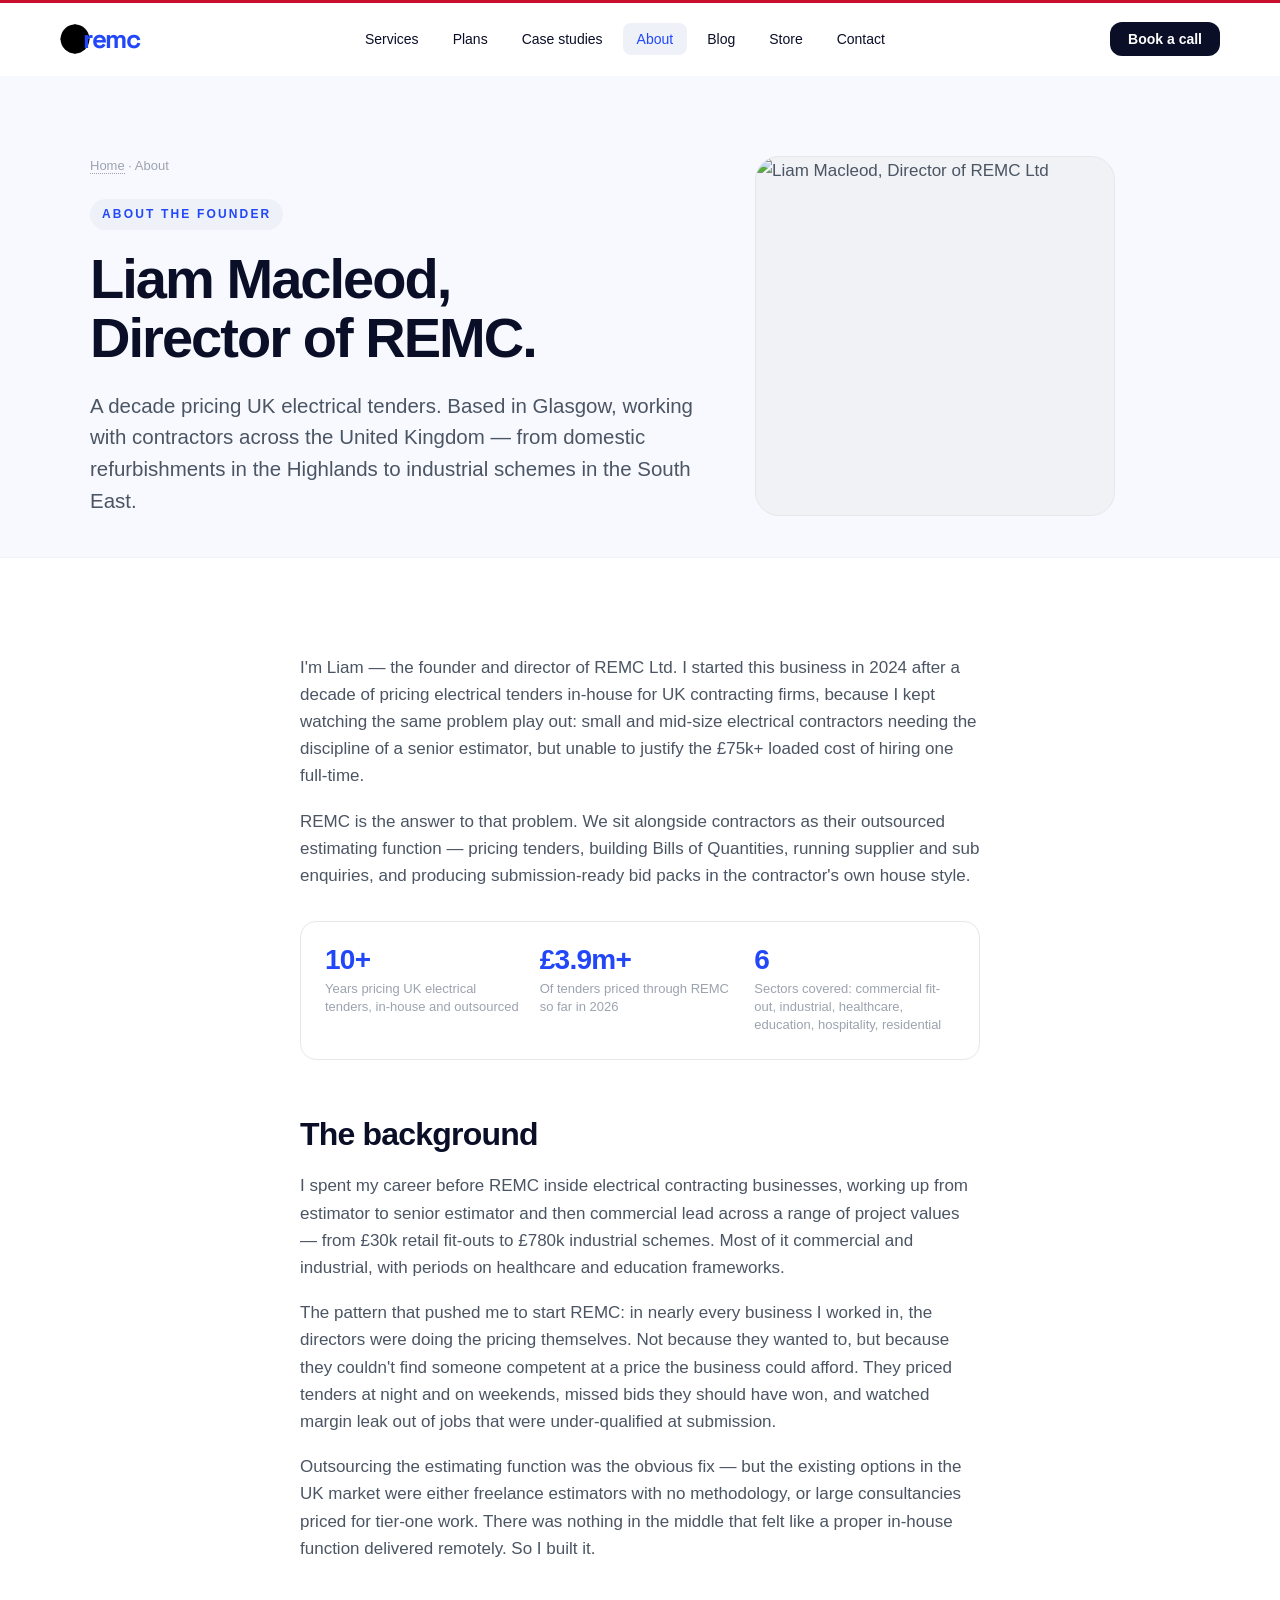
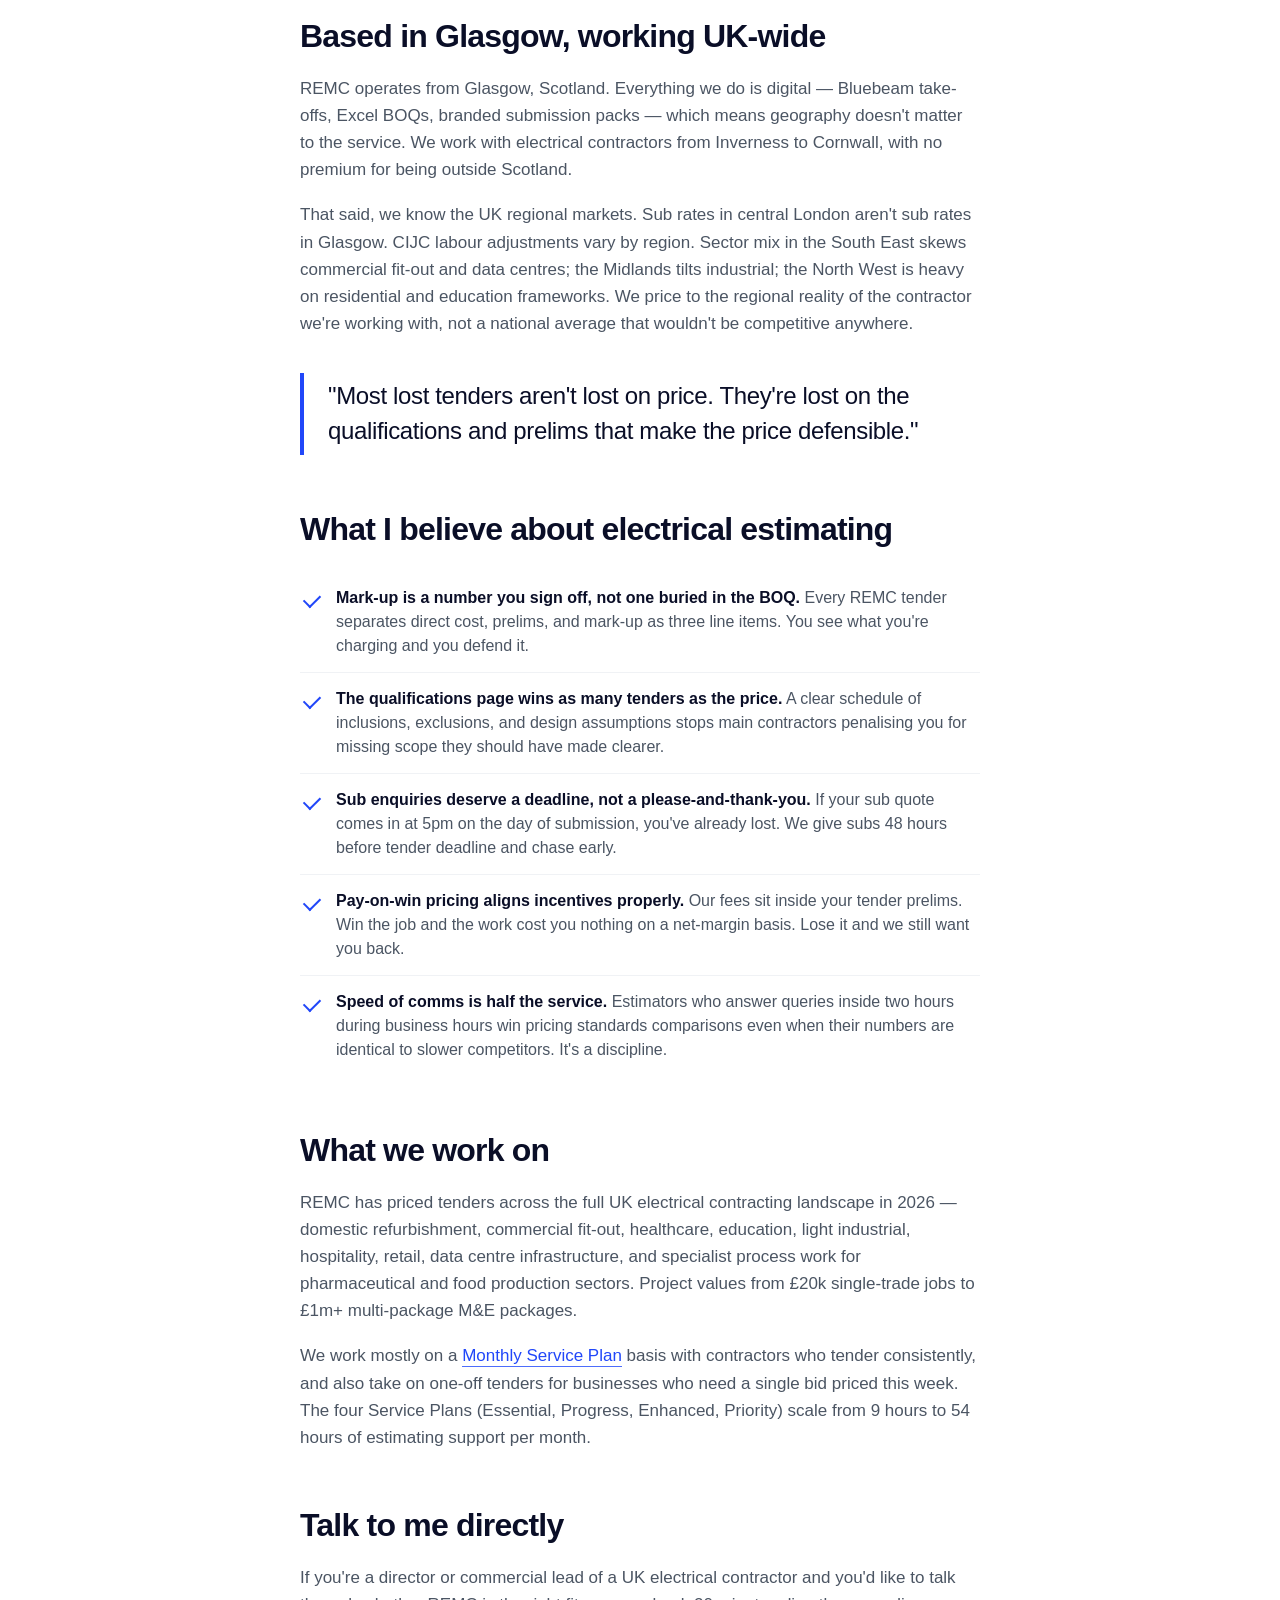
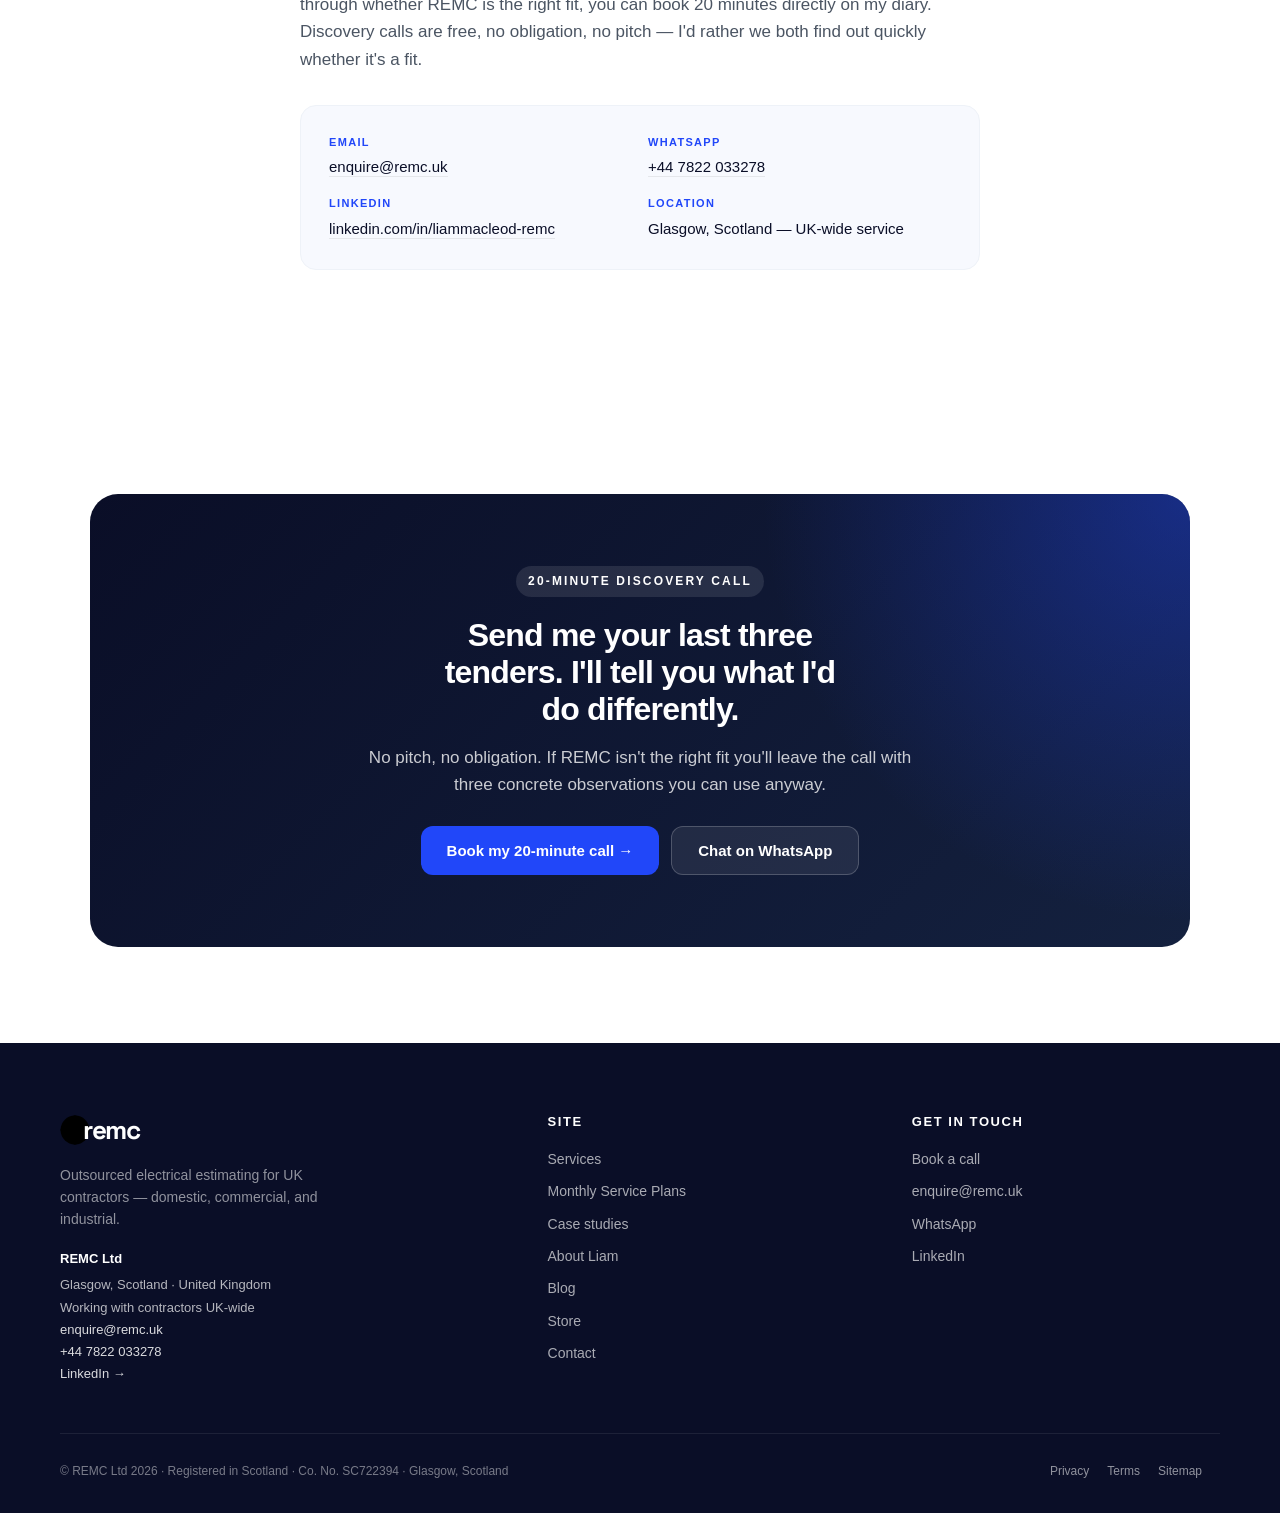
==== about.html @ 23ab9dd5 "Fix nav invisible on inner pages; standardise container/section grid All 11 inner pages re-declared " ====
<!DOCTYPE html>
<html lang="en">
<head>
  <meta charset="UTF-8">
  <meta name="viewport" content="width=device-width, initial-scale=1.0">
  <title>About Liam Macleod | Director, REMC — Glasgow-based electrical estimator</title>
  <meta name="description" content="Liam Macleod, Director of REMC Ltd. A decade of electrical estimating across UK commercial, industrial, healthcare and education sectors. Based in Glasgow, working with contractors across the UK.">
  <link rel="canonical" href="https://remc.uk/about/">

  <meta property="og:type" content="profile">
  <meta property="og:title" content="About Liam Macleod | Director, REMC Ltd">
  <meta property="og:description" content="Glasgow-based electrical estimator working with UK contractors. A decade of preconstruction experience across commercial, industrial, healthcare and education sectors.">
  <meta property="og:url" content="https://remc.uk/about/">

  <link rel="preconnect" href="https://fonts.googleapis.com">
  <link rel="preconnect" href="https://fonts.gstatic.com" crossorigin>
  <link href="https://fonts.googleapis.com/css2?family=Space+Grotesk:wght@400;500;600;700&display=swap" rel="stylesheet">

  <link href="https://assets.calendly.com/assets/external/widget.css" rel="stylesheet">
  <script src="https://assets.calendly.com/assets/external/widget.js" async></script>

  <script type="application/ld+json">
  {
    "@context": "https://schema.org",
    "@type": "Person",
    "name": "Liam Macleod",
    "jobTitle": "Director",
    "worksFor": {
      "@type": "Organization",
      "name": "REMC Ltd",
      "url": "https://remc.uk"
    },
    "url": "https://remc.uk/about/",
    "sameAs": ["https://www.linkedin.com/in/liammacleod-remc/"],
    "address": {
      "@type": "PostalAddress",
      "addressLocality": "Glasgow",
      "addressRegion": "Scotland",
      "addressCountry": "GB"
    },
    "knowsAbout": [
      "Electrical estimating",
      "Bill of Quantities (BOQ)",
      "Preconstruction services",
      "Bluebeam take-off",
      "M&E tendering",
      "Commercial fit-out",
      "Industrial electrical installation"
    ]
  }
  </script>

  <link rel="stylesheet" href="styles.css">
  <style>
    body {
          font-family: -apple-system, BlinkMacSystemFont, 'SF Pro Text', 'SF Pro Display', 'Helvetica Neue', Helvetica, Arial, sans-serif;
          color: var(--body); background: var(--bg); line-height: 1.6; font-size: 17px;
          -webkit-font-smoothing: antialiased; -moz-osx-font-smoothing: grayscale;
        }
    h1, h2, h3, h4 {
          font-family: -apple-system, BlinkMacSystemFont, 'SF Pro Display', sans-serif;
          color: var(--ink); font-weight: 700; line-height: 1.15; letter-spacing: -0.025em;
        }
    h1 { font-size: clamp(38px, 5vw, 56px); font-weight: 800; letter-spacing: -0.035em; line-height: 1.05; }
    h2 { font-size: clamp(24px, 3vw, 32px); letter-spacing: -0.025em; margin: 56px 0 20px; }
    h3 { font-size: clamp(18px, 2vw, 22px); letter-spacing: -0.02em; margin: 36px 0 12px; }
    p { margin: 0 0 18px; }
    p:last-child { margin-bottom: 0; }
    .article-body a { color: var(--brand); border-bottom: 1px solid var(--brand-light); padding-bottom: 1px; }
    .article-body a:hover { color: var(--brand-dark); }
    
    .container-narrow { max-width: 760px; margin: 0 auto; padding: 0 24px; }
    @media (min-width: 768px) { .container-narrow { padding: 0 40px; } }
    
    
    .lead { font-size: clamp(18px, 1.6vw, 22px); color: var(--body); line-height: 1.55; max-width: 60ch; }
    
    
    
    
    .nav-links a.active { background: var(--brand-tint); color: var(--brand); }
    .page-hero {
          padding: 80px 0 40px;
          background: var(--brand-soft);
          border-bottom: 1px solid var(--divider-soft);
        }
    .page-hero-grid {
          display: grid; grid-template-columns: 1fr; gap: 36px;
          align-items: center; max-width: 1100px; margin: 0 auto;
        }
    @media (min-width: 768px) {
          .page-hero-grid { grid-template-columns: 1.4fr 1fr; gap: 56px; }
        }
    .page-hero h1 { margin: 0 0 22px; max-width: 18ch; }
    .page-hero .lead { margin: 0; }
    .page-hero .breadcrumb { font-size: 13px; color: var(--muted); margin-bottom: 22px; }
    .page-hero .breadcrumb a { color: var(--muted); border-bottom: 1px dotted var(--muted); }
    .founder-portrait {
          width: 100%; max-width: 360px; aspect-ratio: 1/1;
          border-radius: 24px; object-fit: cover;
          background: var(--divider-soft); border: 1px solid var(--divider);
          margin: 0 auto;
        }
    @media (min-width: 768px) { .founder-portrait { margin: 0; } }
    .credentials {
          display: grid; grid-template-columns: 1fr; gap: 14px;
          margin: 32px 0;
          padding: 24px;
          background: white; border: 1px solid var(--divider);
          border-radius: 16px;
        }
    @media (min-width: 640px) { .credentials { grid-template-columns: repeat(3, 1fr); } }
    .credential .num { font-size: 28px; font-weight: 800; color: var(--brand); letter-spacing: -0.025em; line-height: 1; }
    .credential .label { font-size: 13px; color: var(--muted); margin-top: 6px; line-height: 1.4; }
    .pull-quote {
          border-left: 4px solid var(--brand);
          padding: 6px 24px;
          margin: 36px 0;
          font-size: clamp(20px, 2.3vw, 24px);
          line-height: 1.45; color: var(--ink);
          font-weight: 500; letter-spacing: -0.015em;
        }
    .belief-list {
          list-style: none; padding: 0; margin: 24px 0;
        }
    .belief-list li {
          position: relative;
          padding: 14px 0 14px 36px;
          border-bottom: 1px solid var(--divider-soft);
          font-size: 16px; line-height: 1.5;
        }
    .belief-list li:last-child { border-bottom: 0; }
    .belief-list li::before {
          content: ''; position: absolute; left: 4px; top: 22px;
          width: 14px; height: 8px;
          border-left: 2px solid var(--brand);
          border-bottom: 2px solid var(--brand);
          transform: rotate(-45deg);
        }
    .belief-list li strong { color: var(--ink); }
    .contact-block {
          display: grid; grid-template-columns: 1fr; gap: 16px;
          margin: 32px 0;
          padding: 28px;
          background: var(--brand-soft); border: 1px solid var(--brand-tint);
          border-radius: 16px;
        }
    @media (min-width: 640px) { .contact-block { grid-template-columns: repeat(2, 1fr); } }
    .contact-block .item .label { font-size: 11px; font-weight: 700; text-transform: uppercase; letter-spacing: 0.12em; color: var(--brand); margin-bottom: 4px; }
    .contact-block .item .value { font-size: 15px; color: var(--ink); }
    .contact-block .item .value a { color: var(--ink); border-bottom: 1px solid var(--divider); }
    .contact-block .item .value a:hover { color: var(--brand); border-color: var(--brand); }
    .cta-banner {
          max-width: 1100px; margin: 0 auto;
          padding: 72px 40px;
          background: linear-gradient(135deg, var(--ink) 0%, #14213f 100%);
          color: white; border-radius: 28px; text-align: center;
          position: relative; overflow: hidden;
        }
    .cta-banner h2 { color: white; margin: 0 0 16px; max-width: 22ch; margin-left: auto; margin-right: auto; }
    .cta-banner p { color: rgba(255,255,255,0.78); font-size: 17px; max-width: 60ch; margin: 0 auto 28px; }
    .footer-brand .nap { margin-top: 18px; font-size: 13px; line-height: 1.7; color: rgba(255,255,255,0.7); }
    .footer-brand .nap strong { color: white; display: block; margin-bottom: 4px; }
    .footer-brand .nap a { color: rgba(255,255,255,0.85); display: block; font-size: 13px; }
  </style>
</head>
<body>

  <svg style="display:none">
    <symbol id="globe" viewBox="0 0 100 100">
      <circle cx="50" cy="50" r="48"/><ellipse cx="50" cy="50" rx="48" ry="22"/>
      <ellipse cx="50" cy="50" rx="48" ry="10"/><line x1="50" y1="2" x2="50" y2="98"/>
      <ellipse cx="50" cy="50" rx="24" ry="48"/><ellipse cx="50" cy="50" rx="10" ry="48"/>
    </symbol>
  </svg>

  <header id="header">
    <div class="container">
      <nav class="nav">
        <a href="index.html" class="logo">
          <span class="logo-globe"><svg><use href="#globe"/></svg></span>
          <span class="logo-wordmark">remc</span>
        </a>
        <ul class="nav-links">
          <li><a href="services.html">Services</a></li>
          <li><a href="plans.html">Plans</a></li>
          <li><a href="case-studies.html">Case studies</a></li>
          <li><a href="about.html" class="active">About</a></li>
          <li><a href="blog.html">Blog</a></li>
          <li><a href="store.html">Store</a></li>
          <li><a href="contact.html">Contact</a></li>
        </ul>
        <a href="contact.html" class="btn btn-primary">Book a call</a>
      </nav>
    </div>
  </header>

  <section class="page-hero">
    <div class="container">
      <div class="page-hero-grid">
        <div>
          <p class="breadcrumb"><a href="index.html">Home</a> · About</p>
          <span class="eyebrow">About the founder</span>
          <h1>Liam Macleod, Director of REMC.</h1>
          <p class="lead">A decade pricing UK electrical tenders. Based in Glasgow, working with contractors across the United Kingdom — from domestic refurbishments in the Highlands to industrial schemes in the South East.</p>
        </div>
        <img class="founder-portrait" alt="Liam Macleod, Director of REMC Ltd"
             src="https://images.unsplash.com/photo-1573496359142-b8d87734a5a2?w=540&h=540&fit=crop&crop=faces&auto=format&q=80"><!-- GO-LIVE TODO: replace Unsplash stock photo with Liam's real headshot. -->
      </div>
    </div>
  </section>

  <section class="article-body">
    <div class="container-narrow">

      <p>I'm Liam — the founder and director of REMC Ltd. I started this business in 2024 after a decade of pricing electrical tenders in-house for UK contracting firms, because I kept watching the same problem play out: small and mid-size electrical contractors needing the discipline of a senior estimator, but unable to justify the £75k+ loaded cost of hiring one full-time.</p>

      <p>REMC is the answer to that problem. We sit alongside contractors as their outsourced estimating function — pricing tenders, building Bills of Quantities, running supplier and sub enquiries, and producing submission-ready bid packs in the contractor's own house style.</p>

      <div class="credentials">
        <div class="credential">
          <div class="num">10+</div>
          <div class="label">Years pricing UK electrical tenders, in-house and outsourced</div>
        </div>
        <div class="credential">
          <div class="num">£3.9m+</div>
          <div class="label">Of tenders priced through REMC so far in 2026</div>
        </div>
        <div class="credential">
          <div class="num">6</div>
          <div class="label">Sectors covered: commercial fit-out, industrial, healthcare, education, hospitality, residential</div>
        </div>
      </div>

      <h2>The background</h2>
      <p>I spent my career before REMC inside electrical contracting businesses, working up from estimator to senior estimator and then commercial lead across a range of project values — from £30k retail fit-outs to £780k industrial schemes. Most of it commercial and industrial, with periods on healthcare and education frameworks.</p>

      <p>The pattern that pushed me to start REMC: in nearly every business I worked in, the directors were doing the pricing themselves. Not because they wanted to, but because they couldn't find someone competent at a price the business could afford. They priced tenders at night and on weekends, missed bids they should have won, and watched margin leak out of jobs that were under-qualified at submission.</p>

      <p>Outsourcing the estimating function was the obvious fix — but the existing options in the UK market were either freelance estimators with no methodology, or large consultancies priced for tier-one work. There was nothing in the middle that felt like a proper in-house function delivered remotely. So I built it.</p>

      <h2>Based in Glasgow, working UK-wide</h2>
      <p>REMC operates from Glasgow, Scotland. Everything we do is digital — Bluebeam take-offs, Excel BOQs, branded submission packs — which means geography doesn't matter to the service. We work with electrical contractors from Inverness to Cornwall, with no premium for being outside Scotland.</p>

      <p>That said, we know the UK regional markets. Sub rates in central London aren't sub rates in Glasgow. CIJC labour adjustments vary by region. Sector mix in the South East skews commercial fit-out and data centres; the Midlands tilts industrial; the North West is heavy on residential and education frameworks. We price to the regional reality of the contractor we're working with, not a national average that wouldn't be competitive anywhere.</p>

      <div class="pull-quote">
        "Most lost tenders aren't lost on price. They're lost on the qualifications and prelims that make the price defensible."
      </div>

      <h2>What I believe about electrical estimating</h2>

      <ul class="belief-list">
        <li><strong>Mark-up is a number you sign off, not one buried in the BOQ.</strong> Every REMC tender separates direct cost, prelims, and mark-up as three line items. You see what you're charging and you defend it.</li>
        <li><strong>The qualifications page wins as many tenders as the price.</strong> A clear schedule of inclusions, exclusions, and design assumptions stops main contractors penalising you for missing scope they should have made clearer.</li>
        <li><strong>Sub enquiries deserve a deadline, not a please-and-thank-you.</strong> If your sub quote comes in at 5pm on the day of submission, you've already lost. We give subs 48 hours before tender deadline and chase early.</li>
        <li><strong>Pay-on-win pricing aligns incentives properly.</strong> Our fees sit inside your tender prelims. Win the job and the work cost you nothing on a net-margin basis. Lose it and we still want you back.</li>
        <li><strong>Speed of comms is half the service.</strong> Estimators who answer queries inside two hours during business hours win pricing standards comparisons even when their numbers are identical to slower competitors. It's a discipline.</li>
      </ul>

      <h2>What we work on</h2>
      <p>REMC has priced tenders across the full UK electrical contracting landscape in 2026 — domestic refurbishment, commercial fit-out, healthcare, education, light industrial, hospitality, retail, data centre infrastructure, and specialist process work for pharmaceutical and food production sectors. Project values from £20k single-trade jobs to £1m+ multi-package M&E packages.</p>

      <p>We work mostly on a <a href="index.html#plans">Monthly Service Plan</a> basis with contractors who tender consistently, and also take on one-off tenders for businesses who need a single bid priced this week. The four Service Plans (Essential, Progress, Enhanced, Priority) scale from 9 hours to 54 hours of estimating support per month.</p>

      <h2>Talk to me directly</h2>
      <p>If you're a director or commercial lead of a UK electrical contractor and you'd like to talk through whether REMC is the right fit, you can book 20 minutes directly on my diary. Discovery calls are free, no obligation, no pitch — I'd rather we both find out quickly whether it's a fit.</p>

      <div class="contact-block">
        <div class="item">
          <div class="label">Email</div>
          <div class="value"><a href="mailto:enquire@remc.uk">enquire@remc.uk</a></div>
        </div>
        <div class="item">
          <div class="label">WhatsApp</div>
          <div class="value"><a href="https://wa.me/447822033278">+44 7822 033278</a></div>
        </div>
        <div class="item">
          <div class="label">LinkedIn</div>
          <div class="value"><a href="https://www.linkedin.com/in/liammacleod-remc/" target="_blank" rel="noopener">linkedin.com/in/liammacleod-remc</a></div>
        </div>
        <div class="item">
          <div class="label">Location</div>
          <div class="value">Glasgow, Scotland — UK-wide service</div>
        </div>
      </div>

    </div>
  </section>

  <section>
    <div class="container">
      <div class="cta-banner">
        <span class="eyebrow" style="background: rgba(255,255,255,0.1); color: white;">20-minute discovery call</span>
        <h2>Send me your last three tenders. I'll tell you what I'd do differently.</h2>
        <p>No pitch, no obligation. If REMC isn't the right fit you'll leave the call with three concrete observations you can use anyway.</p>
        <div class="ctas">
          <a href="#" class="btn btn-brand">Book my 20-minute call →</a>
          <a href="https://wa.me/447822033278" target="_blank" rel="noopener" class="btn btn-ghost">Chat on WhatsApp</a>
        </div>
      </div>
    </div>
  </section>

  <footer>
    <div class="container">
      <div class="footer-grid">
        <div class="footer-brand">
          <a href="index.html" class="logo">
            <span class="logo-globe"><svg><use href="#globe"/></svg></span>
            <span class="logo-wordmark">remc</span>
          </a>
          <p>Outsourced electrical estimating for UK contractors — domestic, commercial, and industrial.</p>
          <div class="nap">
            <strong>REMC Ltd</strong>
            Glasgow, Scotland · United Kingdom<br>
            Working with contractors UK-wide
            <a href="mailto:enquire@remc.uk">enquire@remc.uk</a>
            <a href="https://wa.me/447822033278">+44 7822 033278</a>
            <a href="https://www.linkedin.com/company/remc-uk">LinkedIn →</a>
          </div>
        </div>
        <div>
          <h4>Site</h4>
          <ul>
            <li><a href="services.html">Services</a></li>
            <li><a href="plans.html">Monthly Service Plans</a></li>
            <li><a href="case-studies.html">Case studies</a></li>
            <li><a href="about.html">About Liam</a></li>
            <li><a href="blog.html">Blog</a></li>
            <li><a href="store.html">Store</a></li>
            <li><a href="contact.html">Contact</a></li>
          </ul>
        </div>
        <div>
          <h4>Get in touch</h4>
          <ul>
            <li><a href="contact.html">Book a call</a></li>
            <li><a href="mailto:enquire@remc.uk">enquire@remc.uk</a></li>
            <li><a href="https://wa.me/447822033278">WhatsApp</a></li>
            <li><a href="https://www.linkedin.com/company/remc-uk">LinkedIn</a></li>
          </ul>
        </div>
      </div>
      <div class="footer-base">
        <div>© REMC Ltd 2026 · Registered in Scotland · Co. No. SC722394 · Glasgow, Scotland</div>
        <div class="links"><a href="#">Privacy</a><a href="#">Terms</a><a href="#">Sitemap</a></div>
      </div>
    </div>
  </footer>

  <script>
    const header = document.getElementById('header');
    window.addEventListener('scroll', () => header.classList.toggle('scrolled', window.scrollY > 8));
    document.addEventListener('click', function(e) {
      const a = e.target.closest('a');
      if (!a) return;
      const text = a.textContent.trim();
      if (/^(Book a|Book my|Discuss\b|Hold my)/i.test(text)) {
        if (typeof Calendly !== 'undefined') {
          e.preventDefault();
          Calendly.initPopupWidget({url: 'https://calendly.com/enquire-remc'});
        }
      }
    });
  </script>
</body>
</html>
---- styles.css ----
/* =========================================================
   REMC shared design system. Edit tokens & shared components
   here once; every page links this file. Page-specific rules
   stay in each page's inline <style> and override these.
   ========================================================= */
* { margin: 0; padding: 0; box-sizing: border-box; }
    :root {
      --brand: #2147f9; --brand-dark: #1837D6; --brand-light: #4d6dfb;
      --brand-tint: #EEF2F8; --brand-soft: #F7F9FE;
      --ink: #0a0e27; --line: #111114;
      --body: #4B5563; --muted: #9CA3AF;
      --divider: #E5E7EB; --divider-soft: #F0F2F5;
      --bg: #FFFFFF; --globe: #C7D2E2; --accent-red: #C8102E;
    }
    html { scroll-behavior: smooth; }
    body {
      font-family: -apple-system, BlinkMacSystemFont, 'SF Pro Text', 'SF Pro Display', 'Helvetica Neue', Helvetica, Arial, sans-serif;
      color: var(--body); background: var(--bg); line-height: 1.55; font-size: 17px;
      -webkit-font-smoothing: antialiased; -moz-osx-font-smoothing: grayscale;
    }
    body::before { content: ''; display: block; height: 3px; background: var(--accent-red); }

    h1, h2, h3, h4 {
      font-family: -apple-system, BlinkMacSystemFont, 'SF Pro Display', sans-serif;
      color: var(--ink); font-weight: 700; line-height: 1.05; letter-spacing: -0.035em;
    }
    h1 { font-size: clamp(40px, 7vw, 88px); font-weight: 800; letter-spacing: -0.045em; }
    h2 { font-size: clamp(28px, 4vw, 48px); letter-spacing: -0.04em; }
    h3 { font-size: clamp(20px, 2.4vw, 26px); letter-spacing: -0.025em; }
    p { margin: 0; }
    a { color: var(--ink); text-decoration: none; }

    .container { max-width: 1240px; margin: 0 auto; padding: 0 24px; }
    @media (min-width: 768px) { .container { padding: 0 40px; } }
    section { padding: 64px 0; }
    @media (min-width: 768px) { section { padding: 96px 0; } }

    .eyebrow {
      display: inline-block; font-size: 12px; font-weight: 600;
      text-transform: uppercase; letter-spacing: 0.18em;
      color: var(--brand); padding: 6px 12px;
      background: var(--brand-tint); border-radius: 100px;
      margin-bottom: 20px;
    }
    .lead { font-size: clamp(18px, 1.7vw, 22px); color: var(--body); line-height: 1.55; max-width: 60ch; }

    .btn {
      display: inline-flex; align-items: center; gap: 8px;
      padding: 16px 26px; font-weight: 600; font-size: 15px;
      border-radius: 12px; border: none; cursor: pointer;
      transition: all 0.2s ease; font-family: inherit;
      text-decoration: none; line-height: 1;
    }
    .btn-primary { background: var(--ink); color: white; }
    .btn-primary:hover { background: #050813; transform: translateY(-1px); }
    .btn-brand { background: var(--brand); color: white; }
    .btn-brand:hover { background: var(--brand-dark); transform: translateY(-1px); }
    .btn-ghost { background: white; color: var(--ink); border: 1px solid var(--divider); }
    .btn-ghost:hover { border-color: var(--ink); }
    .btn-whatsapp { background: #25D366; color: white; gap: 10px; }
    .btn-whatsapp:hover { background: #1da851; }

    .logo { display: inline-flex; align-items: center; gap: 2px; }
    .logo-globe { width: 30px; height: 30px; margin-right: -9px; z-index: 1; position: relative; }
    .logo-wordmark {
      font-family: 'Space Grotesk', sans-serif; font-weight: 700;
      font-size: 26px; color: var(--brand);
      letter-spacing: -0.05em; line-height: 1; z-index: 2; position: relative;
    }
    .logo-globe svg { width: 100%; height: 100%; }
    .logo-globe svg circle, .logo-globe svg ellipse, .logo-globe svg line {
      fill: none; stroke: var(--globe); stroke-width: 0.7;
    }
    footer .logo-wordmark { color: white; }
    footer .logo-globe svg circle, footer .logo-globe svg ellipse, footer .logo-globe svg line { stroke: rgba(255,255,255,0.35); }

    header {
      position: sticky; top: 0;
      background: rgba(255,255,255,0.85);
      backdrop-filter: saturate(180%) blur(14px);
      -webkit-backdrop-filter: saturate(180%) blur(14px);
      border-bottom: 1px solid transparent;
      z-index: 100; transition: border-color 0.3s, background 0.3s;
    }
    header.scrolled { border-bottom-color: var(--divider-soft); background: rgba(255,255,255,0.95); }
    .nav { display: flex; align-items: center; justify-content: space-between; height: 72px; }
    .nav-links { display: none; gap: 6px; list-style: none; }
    @media (min-width: 1024px) { .nav-links { display: flex; } }
    .nav-links a {
      font-size: 14px; font-weight: 500; color: var(--ink);
      padding: 8px 14px; border-radius: 8px; transition: background 0.2s;
    }
    .nav-links a:hover { background: var(--brand-tint); color: var(--brand); }
    .nav .btn { padding: 10px 18px; font-size: 14px; }

    /* HERO */
    .hero {
      position: relative; overflow: hidden;
      padding: 96px 0 80px;
      text-align: center;
      min-height: 760px;
    }
    @media (min-width: 768px) { .hero { padding: 140px 0 120px; min-height: 800px; } }

    /* =========== HERO INTRO ANIMATION (switchroom video → text) =========== */
    .hero-intro {
      position: absolute; inset: 0;
      z-index: 0; pointer-events: none;
      overflow: hidden;
      /* Brand-gradient fallback shown if hero-switchroom.mp4 fails to load,
         so the hero never falls back to plain white. The video sits on top. */
      background: radial-gradient(120% 120% at 50% 0%, var(--brand-tint) 0%, var(--bg) 60%);
      animation: hero-video-fade 2.4s ease-out 6.8s forwards;
    }
    .hero-video {
      position: absolute; inset: 0;
      width: 100%; height: 100%;
      object-fit: cover; object-position: center;
      display: block;
      filter: brightness(1.08) contrast(1.2) saturate(1.05);
    }
    @keyframes hero-video-fade {
      from { opacity: 1; }
      to   { opacity: 0; visibility: hidden; }
    }

    /* Hero content — fades in as the video fades out */
    .hero-inner {
      position: relative; z-index: 1;
      max-width: 920px; margin: 0 auto;
    }
    .hero-inner > * {
      opacity: 0;
      animation: hero-reveal 1s ease-out forwards;
    }
    .hero-inner > *:nth-child(1) { animation-delay: 7.8s; }
    .hero-inner > *:nth-child(2) { animation-delay: 8.1s; }
    .hero-inner > *:nth-child(3) { animation-delay: 8.4s; }
    .hero-inner > *:nth-child(4) { animation-delay: 8.7s; }
    .hero-inner > *:nth-child(5) { animation-delay: 9.0s; }
    @keyframes hero-reveal {
      from { opacity: 0; transform: translateY(8px); }
      to   { opacity: 1; transform: translateY(0); }
    }

    .hero-badge {
      display: inline-flex; align-items: center; gap: 8px;
      padding: 6px 14px 6px 6px;
      background: white; border: 1px solid var(--divider);
      border-radius: 100px; font-size: 13px; color: var(--ink);
      margin-bottom: 28px;
    }
    .hero-badge .pill {
      background: var(--brand); color: white;
      font-size: 11px; font-weight: 700; letter-spacing: 0.06em;
      text-transform: uppercase; padding: 4px 10px; border-radius: 100px;
    }
    .hero h1 {
      margin: 0 0 24px;
      max-width: 14ch; margin-left: auto; margin-right: auto;
    }
    .cycle-wrap {
      display: inline-block; position: relative;
      height: 1.05em; vertical-align: top;
      overflow: hidden; color: var(--brand);
      line-height: 1.05; min-width: 6.5ch;
    }
    .cycle-list {
      display: block;
      animation: rotate-words 14s infinite;
      animation-delay: 8.1s;
      will-change: transform;
    }
    .cycle-list > span { display: block; height: 1.05em; line-height: 1.05; white-space: nowrap; }
    @keyframes rotate-words {
      0%, 20%  { transform: translateY(0); }
      25%, 45% { transform: translateY(-1.05em); }
      50%, 70% { transform: translateY(-2.10em); }
      75%, 95% { transform: translateY(-3.15em); }
      100%     { transform: translateY(-4.20em); }
    }
    .hero-subhead {
      font-size: clamp(18px, 1.6vw, 22px);
      color: var(--body); line-height: 1.55;
      max-width: 60ch; margin: 0 auto 32px;
    }
    .hero-subhead strong { color: var(--ink); font-weight: 600; }
    .hero-ctas { display: flex; gap: 12px; justify-content: center; flex-wrap: wrap; margin-bottom: 28px; }
    .hero-usp {
      display: inline-flex; align-items: center; gap: 10px;
      padding: 10px 18px; background: white;
      border: 1px solid var(--divider); border-radius: 100px;
      font-size: 13px; color: var(--body);
    }
    .hero-usp .dot {
      width: 8px; height: 8px; background: var(--accent-red);
      border-radius: 50%; flex-shrink: 0;
    }
    .hero-usp strong { color: var(--ink); font-weight: 600; }

    @media (prefers-reduced-motion: reduce) {
      .hero-intro { animation: none; opacity: 0; visibility: hidden; }
      .hero-video { display: none; }
      .hero-inner > * { animation: none; opacity: 1; transform: none; }
      .cycle-list { animation-delay: 0s; }
    }

    /* PLANS */
    .plans-grid { display: grid; grid-template-columns: 1fr; gap: 16px; }
    @media (min-width: 768px) { .plans-grid { grid-template-columns: repeat(4, 1fr); } }
    .plan-card {
      background: white; border: 1px solid var(--divider);
      border-radius: 20px; padding: 32px 28px;
      display: flex; flex-direction: column;
      transition: all 0.25s; position: relative;
    }
    .plan-card:hover { border-color: var(--brand); transform: translateY(-3px); }
    .plan-card.featured { background: var(--ink); color: white; border-color: var(--ink); }
    .plan-card.featured::before {
      content: 'Most popular';
      position: absolute; top: -12px; left: 50%;
      transform: translateX(-50%);
      background: var(--brand); color: white;
      font-size: 11px; font-weight: 700; letter-spacing: 0.1em;
      text-transform: uppercase; padding: 5px 14px; border-radius: 100px;
    }
    .plan-card.featured .plan-name { color: var(--brand-light); }
    .plan-card.featured h3 { color: white; }
    .plan-card.featured .plan-tag { color: rgba(255,255,255,0.7); border-color: rgba(255,255,255,0.15); }
    .plan-card.featured .plan-feat { color: rgba(255,255,255,0.85); }
    .plan-card.featured .plan-feat::before { border-color: var(--brand-light); }
    .plan-name {
      font-size: 12px; font-weight: 700; letter-spacing: 0.12em;
      text-transform: uppercase; color: var(--brand);
      margin-bottom: 10px;
    }
    .plan-card h3 { font-size: 24px; margin-bottom: 8px; }
    .plan-tag {
      display: inline-block; font-size: 13px; color: var(--muted);
      padding: 6px 12px; border: 1px solid var(--divider);
      border-radius: 100px; margin-bottom: 24px;
    }
    .plan-feats { list-style: none; padding: 0; margin: 0 0 28px; flex: 1; }
    .plan-feat {
      font-size: 14px; padding: 8px 0 8px 24px;
      position: relative; color: var(--body); line-height: 1.5;
    }
    .plan-feat::before {
      content: ''; position: absolute; left: 0; top: 14px;
      width: 12px; height: 6px;
      border-left: 2px solid var(--brand);
      border-bottom: 2px solid var(--brand);
      transform: rotate(-45deg);
    }
    .plan-cta { display: block; text-align: center; width: 100%; padding: 14px; font-size: 14px; }
    .section-header { max-width: 800px; margin: 0 auto 64px; text-align: center; }
    .section-header h2 { margin-bottom: 14px; max-width: 18ch; margin-left: auto; margin-right: auto; }

    /* SERVICES */
    .services-grid { display: grid; grid-template-columns: 1fr; gap: 18px; }
    @media (min-width: 640px) { .services-grid { grid-template-columns: repeat(2, 1fr); } }
    @media (min-width: 980px) { .services-grid { grid-template-columns: repeat(3, 1fr); } }
    .service-card { background: white; border: 1px solid var(--divider); border-radius: 20px; padding: 32px 28px; transition: all 0.25s; }
    .service-card:hover { border-color: var(--brand); transform: translateY(-3px); }
    .service-card .icon { width: 44px; height: 44px; background: var(--brand-tint); border-radius: 12px; display: flex; align-items: center; justify-content: center; color: var(--brand); margin-bottom: 18px; }
    .service-card .icon svg { width: 22px; height: 22px; }
    .service-card h3 { font-size: 20px; margin-bottom: 10px; }
    .service-card p { font-size: 15px; color: var(--body); line-height: 1.55; }

    /* CASES */
    .cases-grid { display: grid; grid-template-columns: 1fr; gap: 20px; }
    @media (min-width: 768px) { .cases-grid { grid-template-columns: 1fr 1fr; } }
    .case-card { background: white; border: 1px solid var(--divider); border-radius: 24px; padding: 36px 32px; display: flex; flex-direction: column; }
    .case-card .case-brand { font-size: 14px; font-weight: 700; color: var(--ink); letter-spacing: -0.01em; margin-bottom: 4px; }
    .case-card .case-meta { font-size: 12px; color: var(--muted); letter-spacing: 0.06em; text-transform: uppercase; margin-bottom: 16px; }
    .case-card .case-pill { display: inline-block; background: var(--brand-tint); color: var(--brand); font-size: 11px; font-weight: 700; padding: 4px 10px; border-radius: 100px; letter-spacing: 0.08em; text-transform: uppercase; margin-bottom: 18px; align-self: flex-start; }
    .case-card blockquote { font-size: 19px; line-height: 1.45; color: var(--ink); font-weight: 500; letter-spacing: -0.015em; margin: 0 0 22px; }
    .case-card .case-attrib { display: flex; align-items: center; gap: 12px; padding-top: 22px; border-top: 1px solid var(--divider-soft); margin-top: auto; }
    .case-card .case-avatar { width: 40px; height: 40px; border-radius: 50%; background: var(--brand-tint); color: var(--brand); display: flex; align-items: center; justify-content: center; font-weight: 700; font-size: 14px; flex-shrink: 0; }
    .case-card .case-name { font-size: 14px; font-weight: 600; color: var(--ink); }
    .case-card .case-role { font-size: 12px; color: var(--muted); }

    .cta-banner {
      max-width: 1200px; margin: 0 auto;
      padding: 80px 40px;
      background: linear-gradient(135deg, var(--ink) 0%, #14213f 100%);
      color: white; border-radius: 28px; text-align: center;
      position: relative; overflow: hidden;
    }
    .cta-banner::before {
      content: ''; position: absolute; top: 0; right: 0;
      width: 50%; height: 100%;
      background: radial-gradient(circle at 100% 0%, rgba(33, 71, 249, 0.4), transparent 60%);
    }
    .cta-banner > * { position: relative; }
    .cta-banner h2 { color: white; margin-bottom: 16px; max-width: 16ch; margin-left: auto; margin-right: auto; }
    .cta-banner p { color: rgba(255,255,255,0.78); font-size: 17px; max-width: 60ch; margin: 0 auto 32px; }
    .cta-banner .ctas { display: flex; gap: 12px; justify-content: center; flex-wrap: wrap; }
    .cta-banner .btn-brand { background: var(--brand); }
    .cta-banner .btn-ghost { background: rgba(255,255,255,0.08); color: white; border-color: rgba(255,255,255,0.2); }

    footer { background: var(--ink); color: rgba(255,255,255,0.7); padding: 72px 0 32px; font-size: 14px; }
    .footer-grid { display: grid; grid-template-columns: 1fr; gap: 40px; margin-bottom: 48px; }
    @media (min-width: 768px) { .footer-grid { grid-template-columns: 1.4fr 1fr 1fr; gap: 56px; } }
    footer h4 { color: white; font-size: 13px; text-transform: uppercase; letter-spacing: 0.12em; margin-bottom: 18px; font-weight: 700; }
    footer ul { list-style: none; }
    footer li { margin-bottom: 10px; }
    footer a { color: rgba(255,255,255,0.65); transition: color 0.2s; font-size: 14px; }
    footer a:hover { color: var(--brand-light); }
    .footer-brand p { font-size: 14px; max-width: 36ch; line-height: 1.55; color: rgba(255,255,255,0.55); margin-top: 14px; }
    .footer-brand .contact { margin-top: 18px; font-size: 13px; line-height: 1.8; }
    .footer-brand .contact a { color: rgba(255,255,255,0.85); display: block; }
    .footer-base { border-top: 1px solid rgba(255,255,255,0.08); padding-top: 28px; display: flex; flex-direction: column; gap: 12px; font-size: 12px; color: rgba(255,255,255,0.45); }
    @media (min-width: 768px) { .footer-base { flex-direction: row; justify-content: space-between; align-items: center; } }
    .footer-base .links a { font-size: 12px; margin-right: 18px; color: rgba(255,255,255,0.55); }
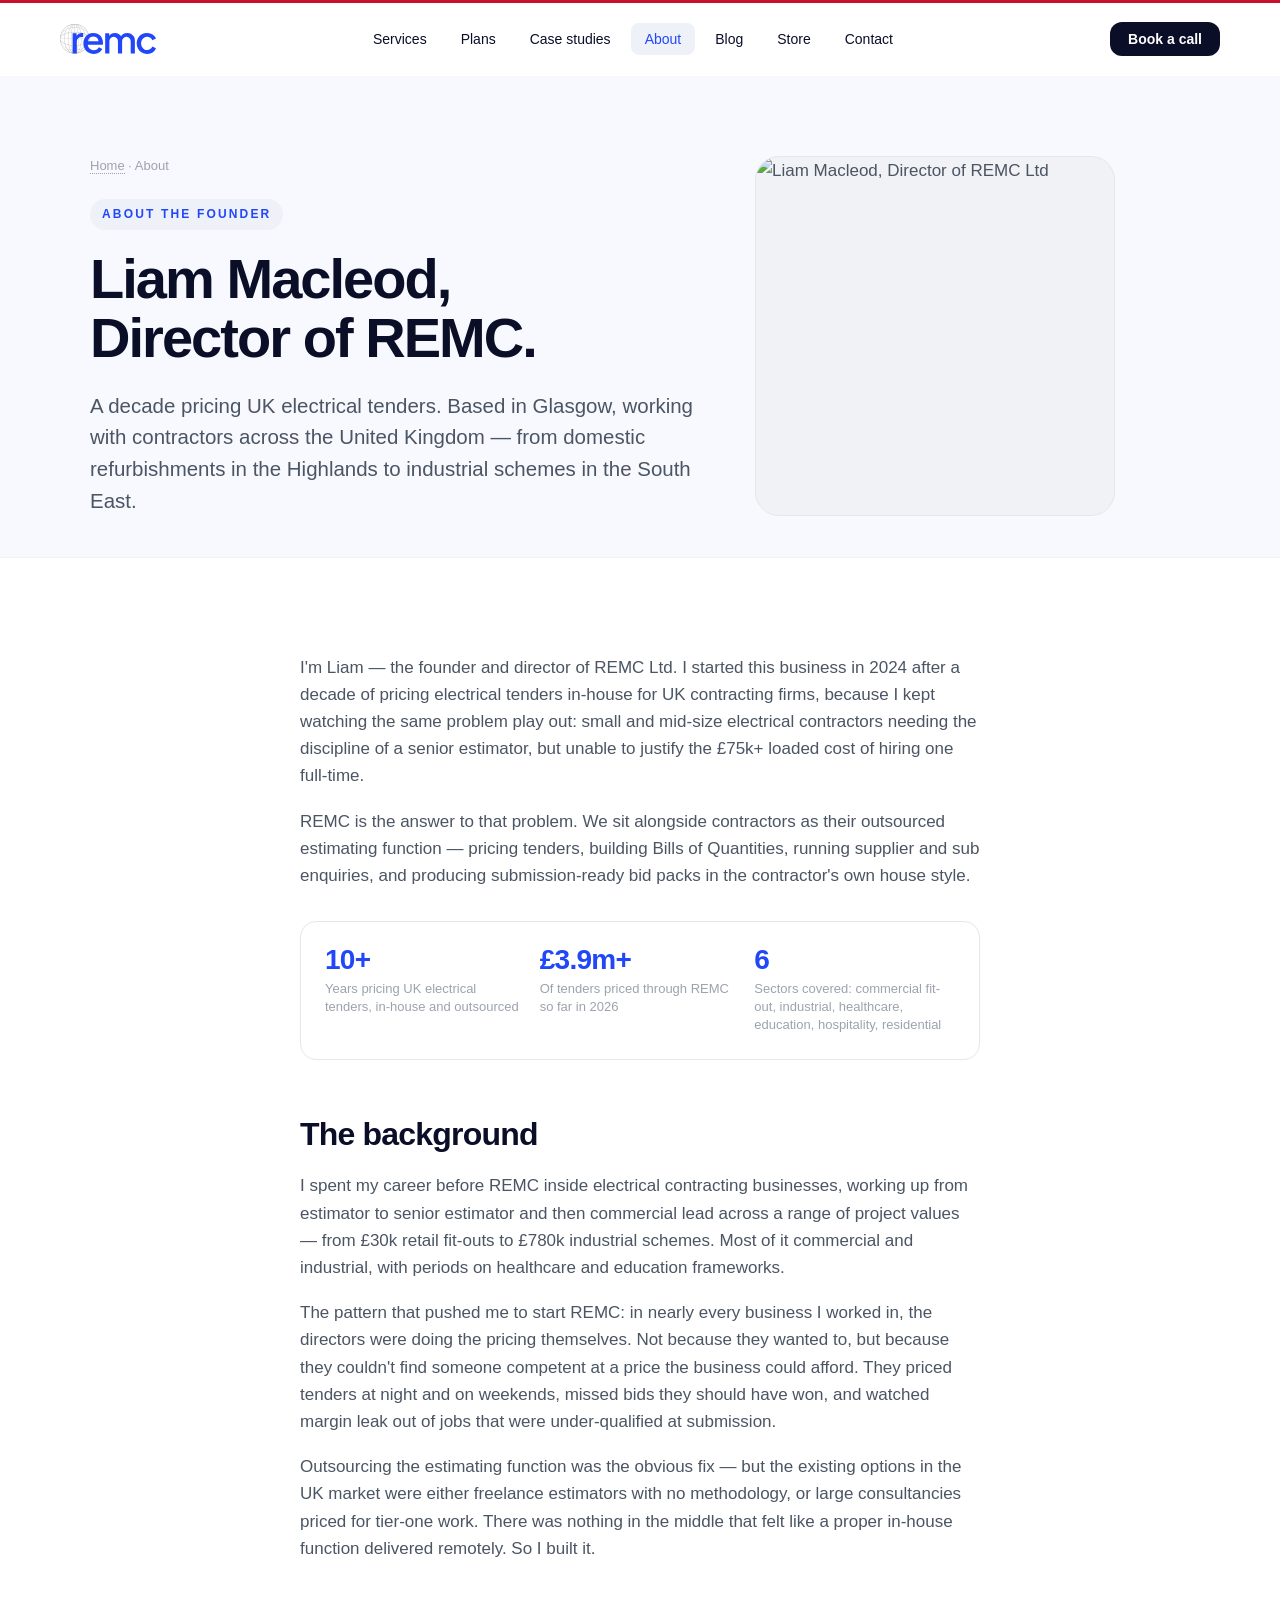
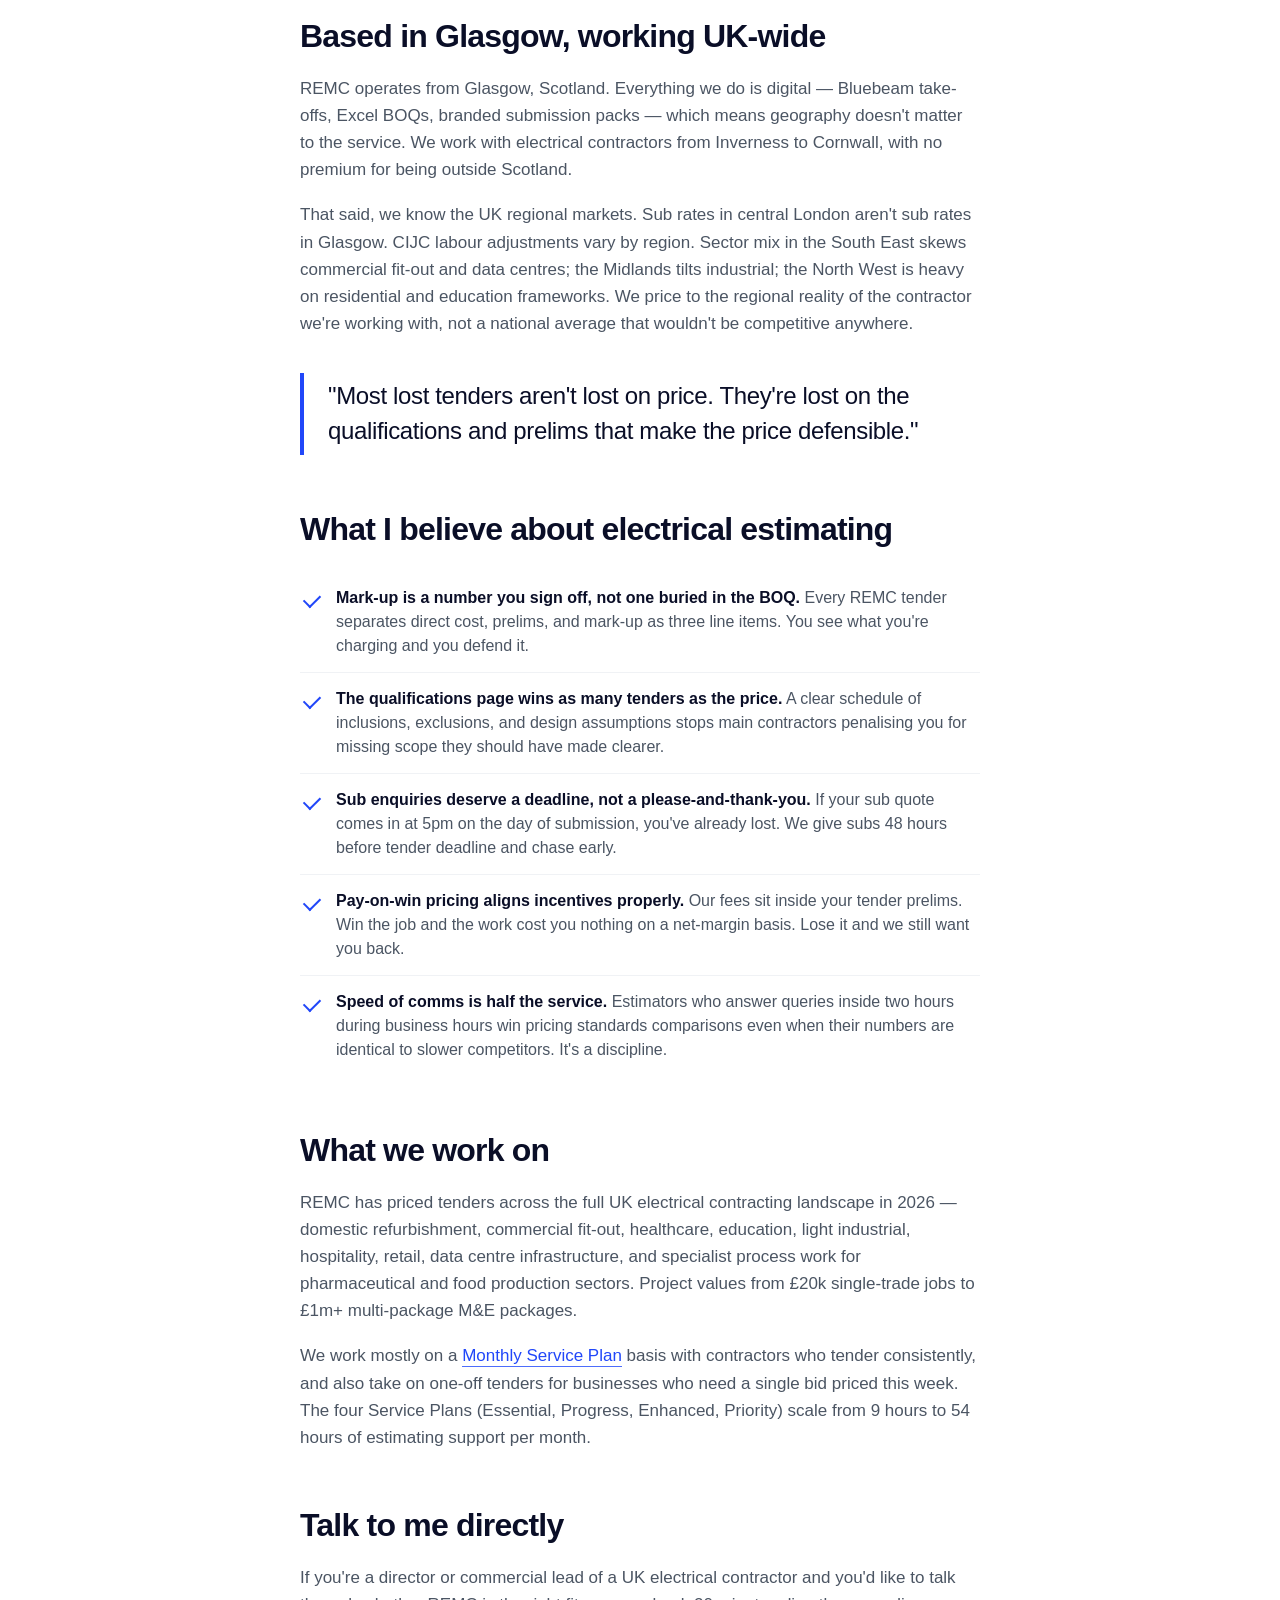
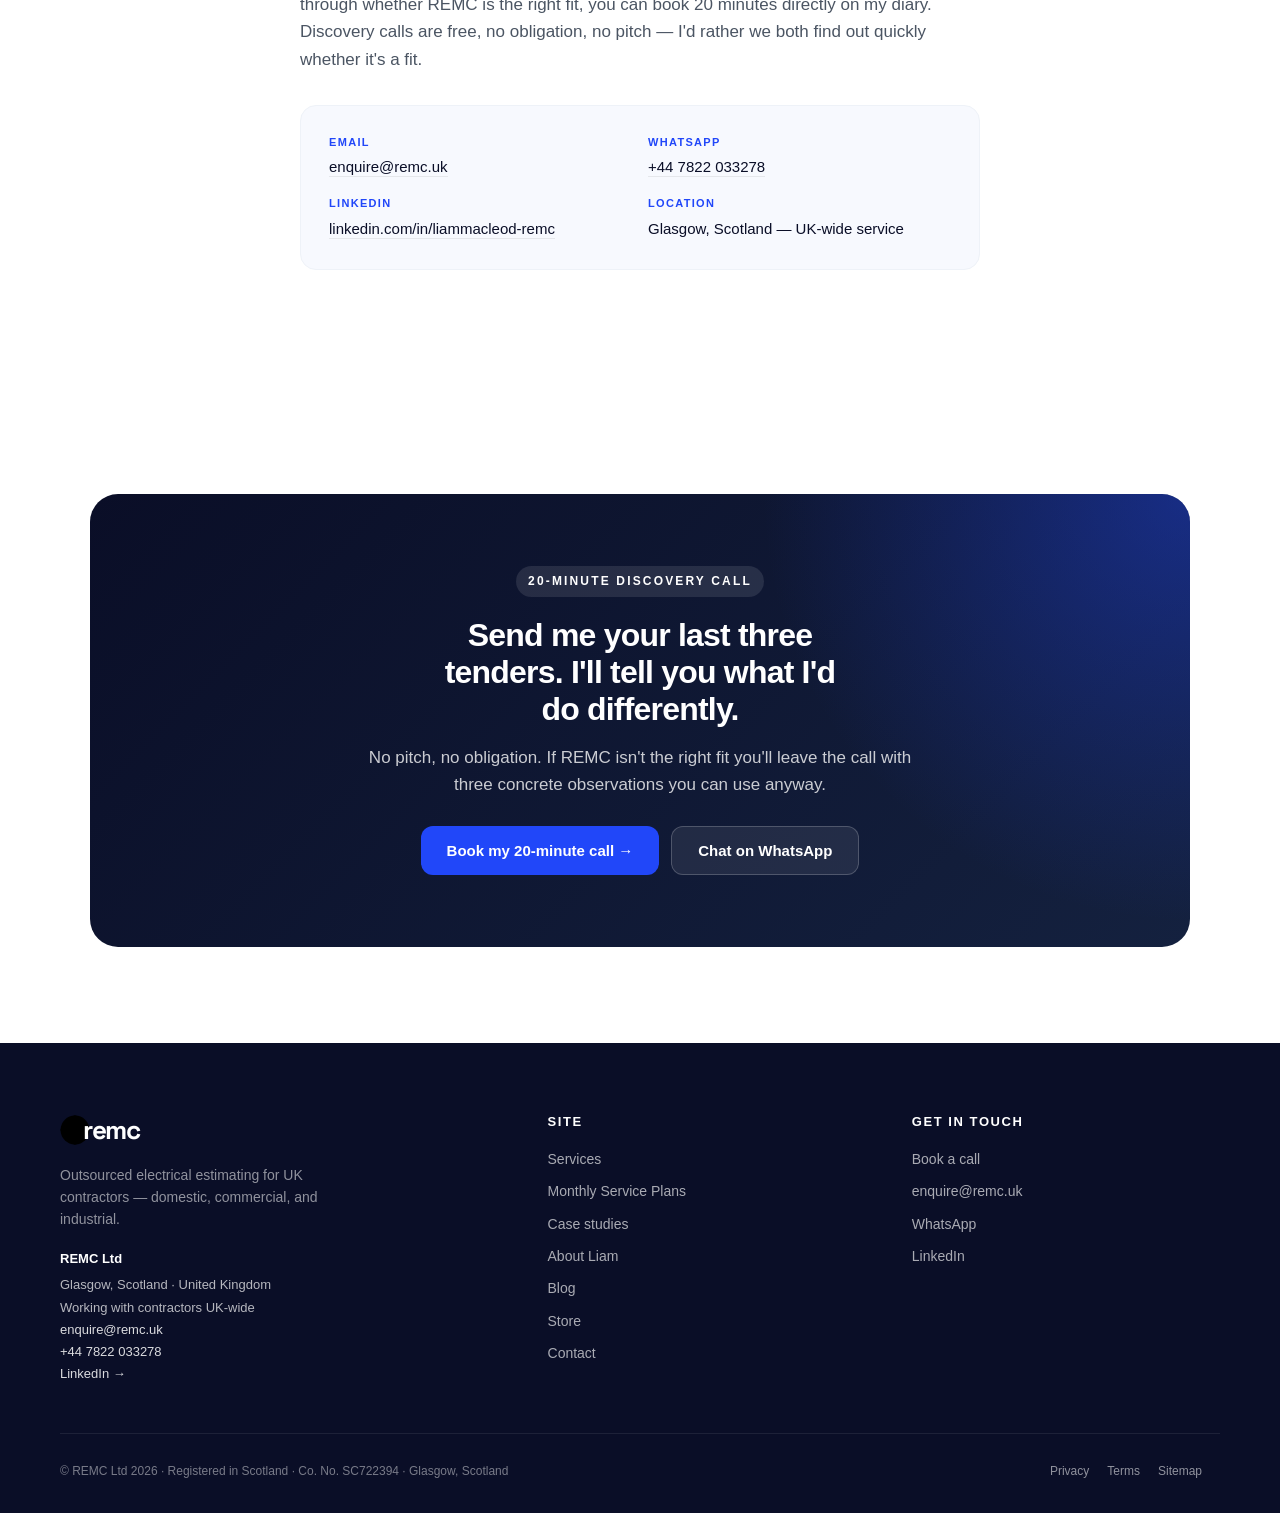
==== commit 6f7491a9: "Add new SVG wordmark logo to nav across all pages Replace the inline globe + text "remc" nav logo wi" ====
--- a/about.html
+++ b/about.html
@@ -78,7 +78,7 @@
     
     
     
-    .nav-links a.active { background: var(--brand-tint); color: var(--brand); }
+    
     .page-hero {
           padding: 80px 0 40px;
           background: var(--brand-soft);
@@ -177,10 +177,7 @@
   <header id="header">
     <div class="container">
       <nav class="nav">
-        <a href="index.html" class="logo">
-          <span class="logo-globe"><svg><use href="#globe"/></svg></span>
-          <span class="logo-wordmark">remc</span>
-        </a>
+        <a href="index.html" class="logo" aria-label="REMC — home"><img src="logo.svg" alt="REMC" class="logo-img" width="96" height="30"></a>
         <ul class="nav-links">
           <li><a href="services.html">Services</a></li>
           <li><a href="plans.html">Plans</a></li>
--- a/styles.css
+++ b/styles.css
@@ -61,6 +61,7 @@
     .btn-whatsapp:hover { background: #1da851; }
 
     .logo { display: inline-flex; align-items: center; gap: 2px; }
+    .logo-img { display: block; height: 30px; width: auto; }
     .logo-globe { width: 30px; height: 30px; margin-right: -9px; z-index: 1; position: relative; }
     .logo-wordmark {
       font-family: 'Space Grotesk', sans-serif; font-weight: 700;
@@ -91,6 +92,7 @@
       padding: 8px 14px; border-radius: 8px; transition: background 0.2s;
     }
     .nav-links a:hover { background: var(--brand-tint); color: var(--brand); }
+    .nav-links a.active { background: var(--brand-tint); color: var(--brand); }
     .nav .btn { padding: 10px 18px; font-size: 14px; }
 
     /* HERO */
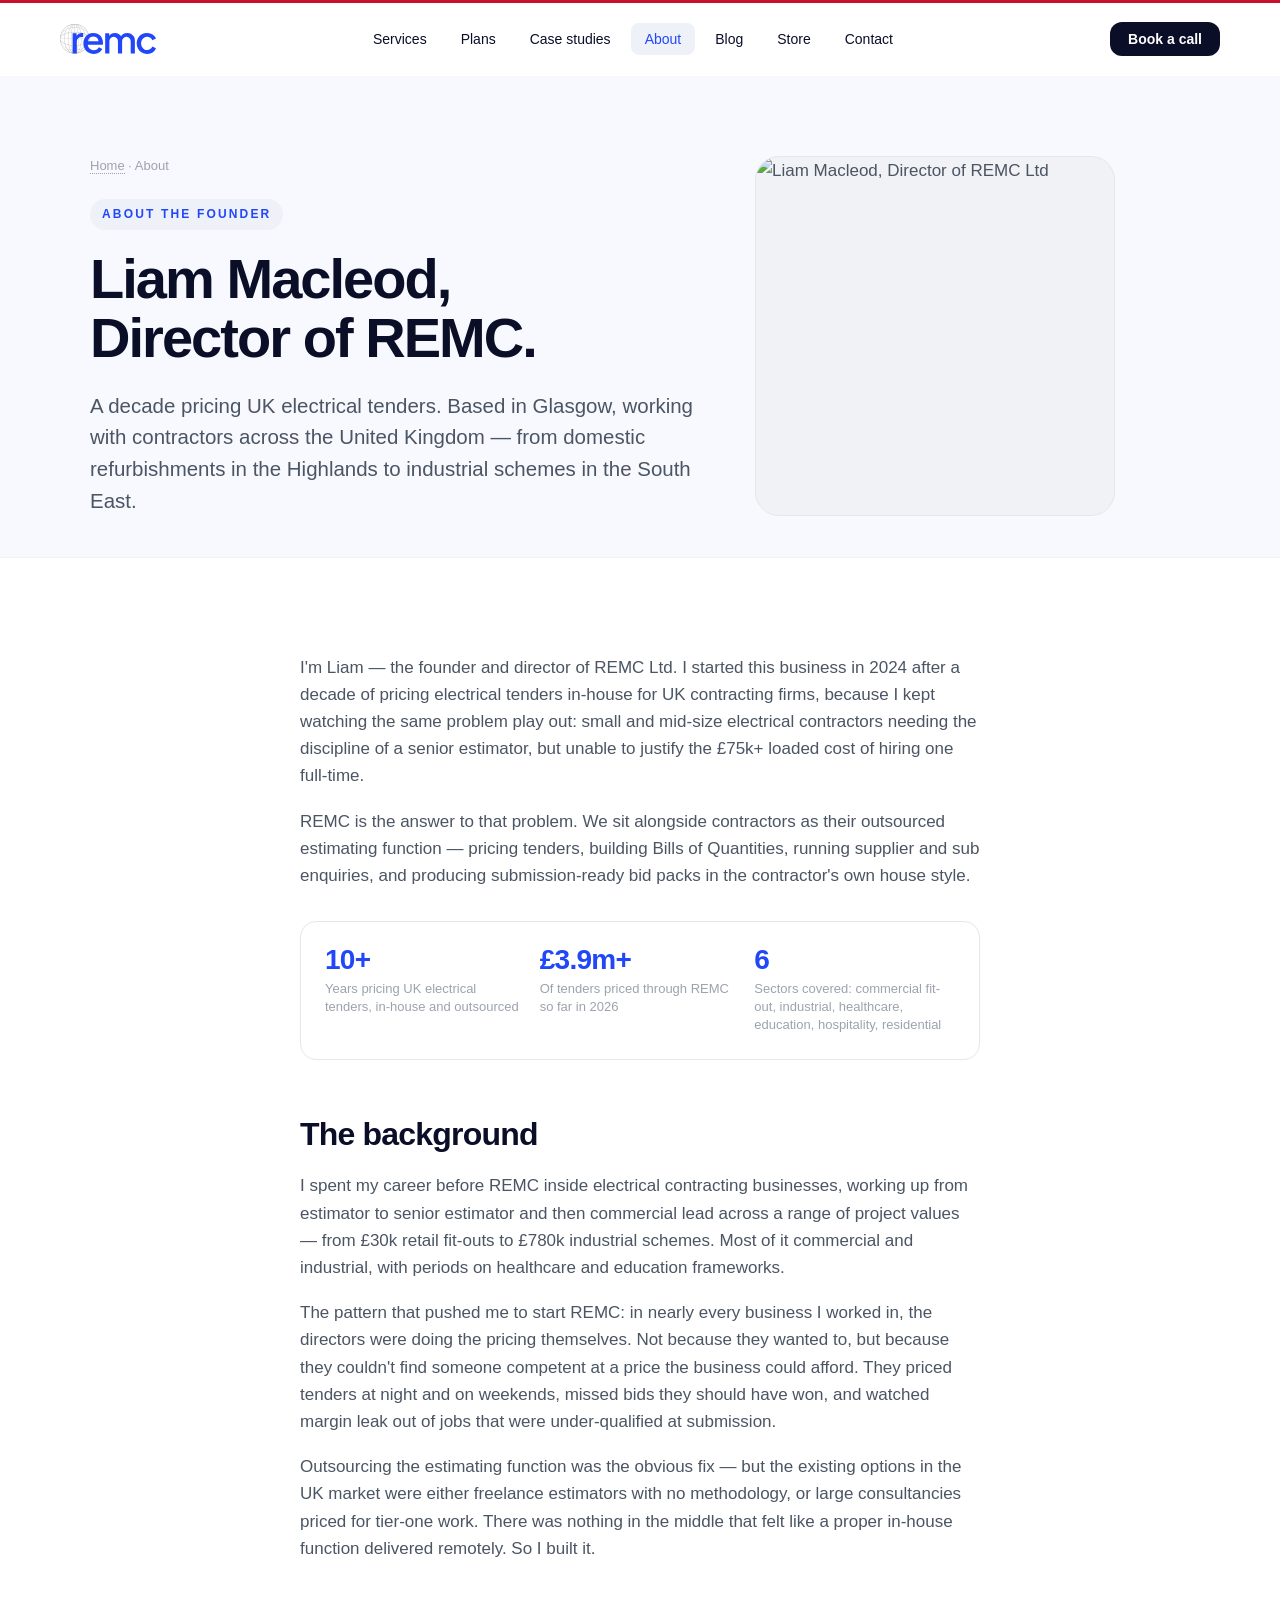
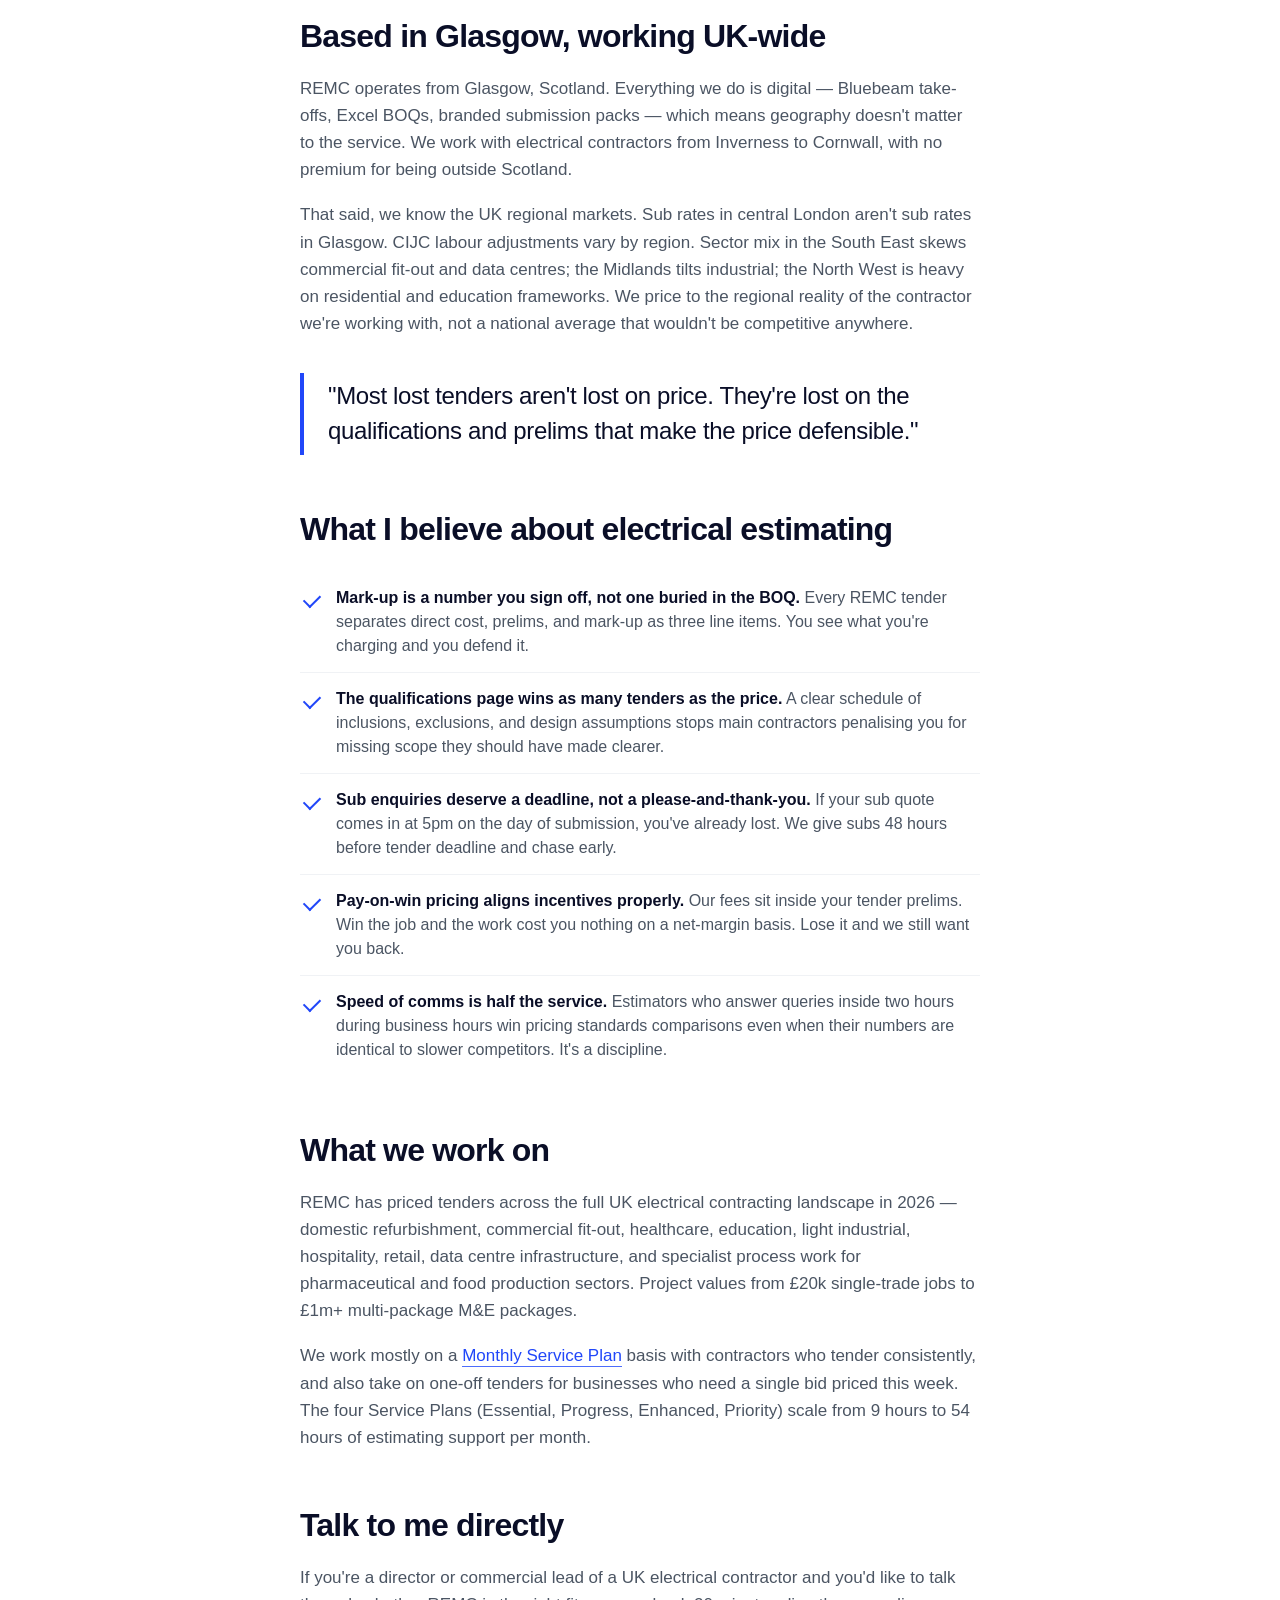
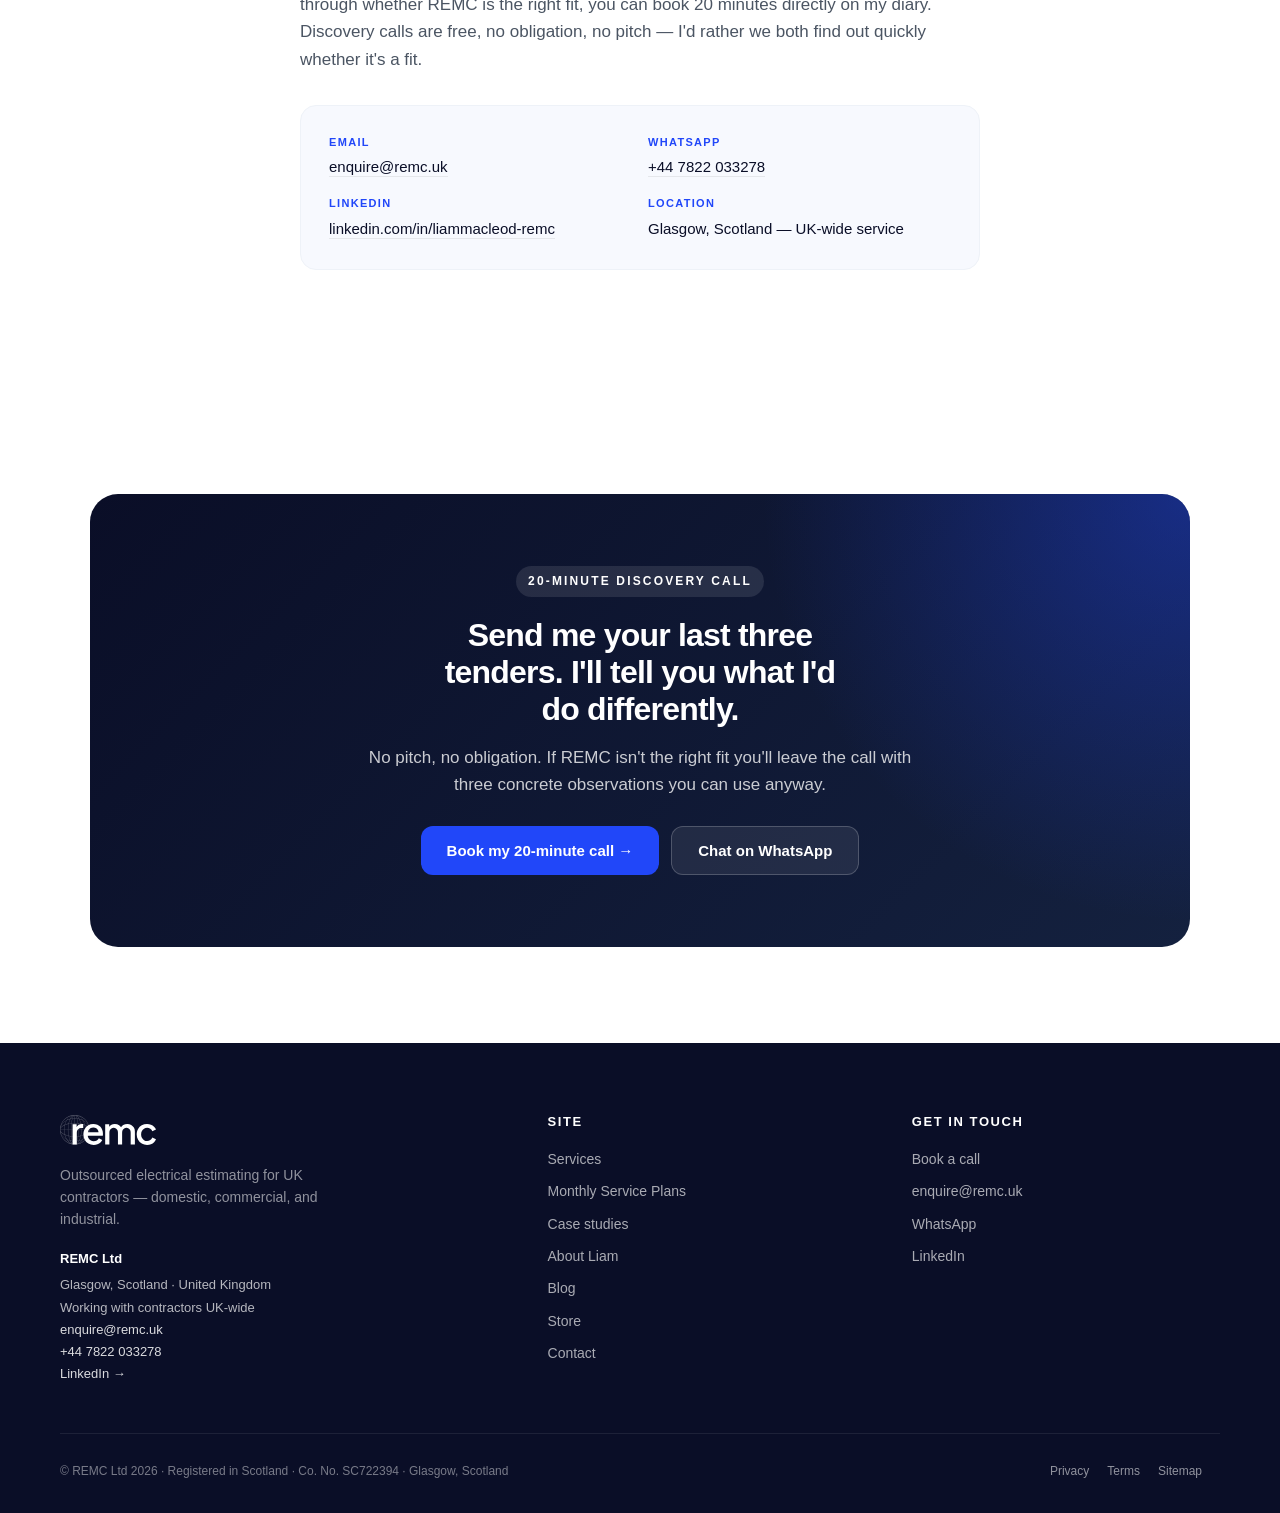
==== commit 8f3cd366: "Add white footer logo; replace all old vector logos site-wide - logo-white.svg: all-white version of" ====
--- a/about.html
+++ b/about.html
@@ -303,10 +303,7 @@
     <div class="container">
       <div class="footer-grid">
         <div class="footer-brand">
-          <a href="index.html" class="logo">
-            <span class="logo-globe"><svg><use href="#globe"/></svg></span>
-            <span class="logo-wordmark">remc</span>
-          </a>
+          <a href="index.html" class="logo" aria-label="REMC — home"><img src="logo-white.svg" alt="REMC" class="logo-img" width="96" height="30"></a>
           <p>Outsourced electrical estimating for UK contractors — domestic, commercial, and industrial.</p>
           <div class="nap">
             <strong>REMC Ltd</strong>
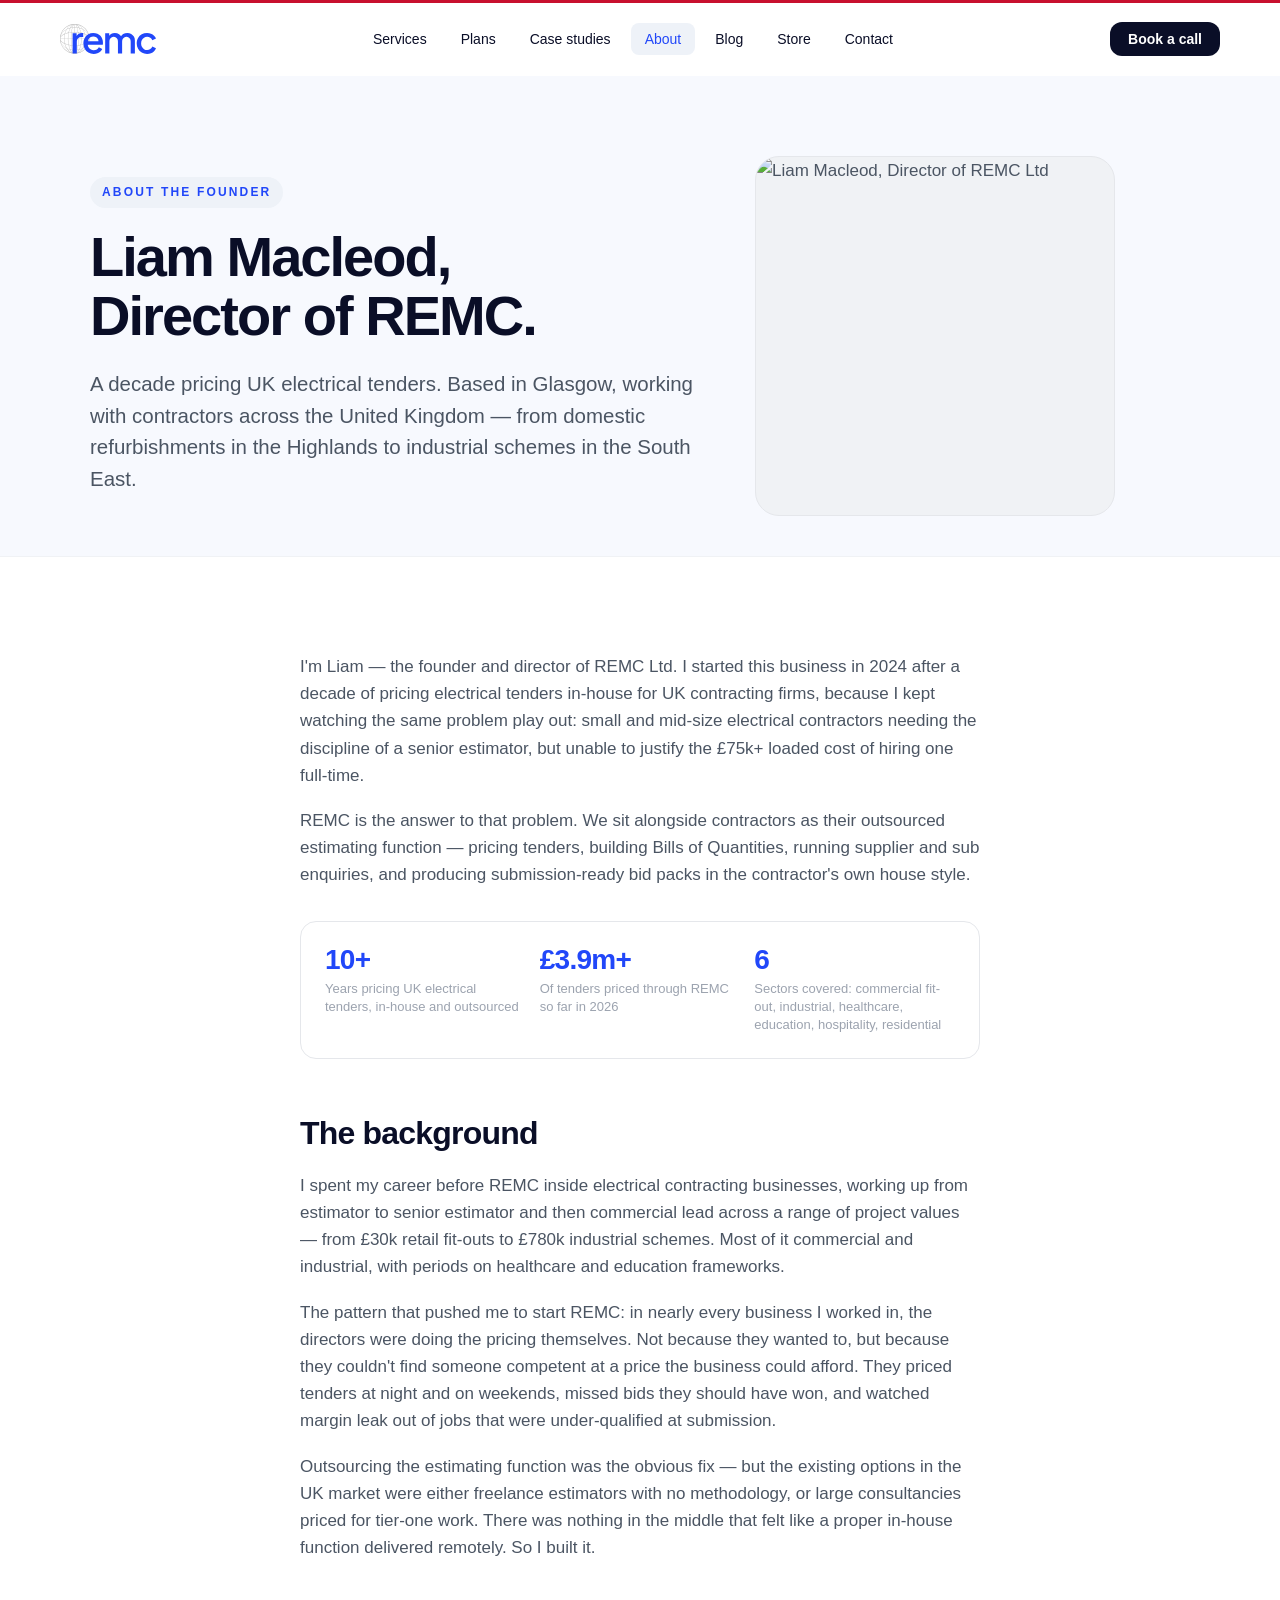
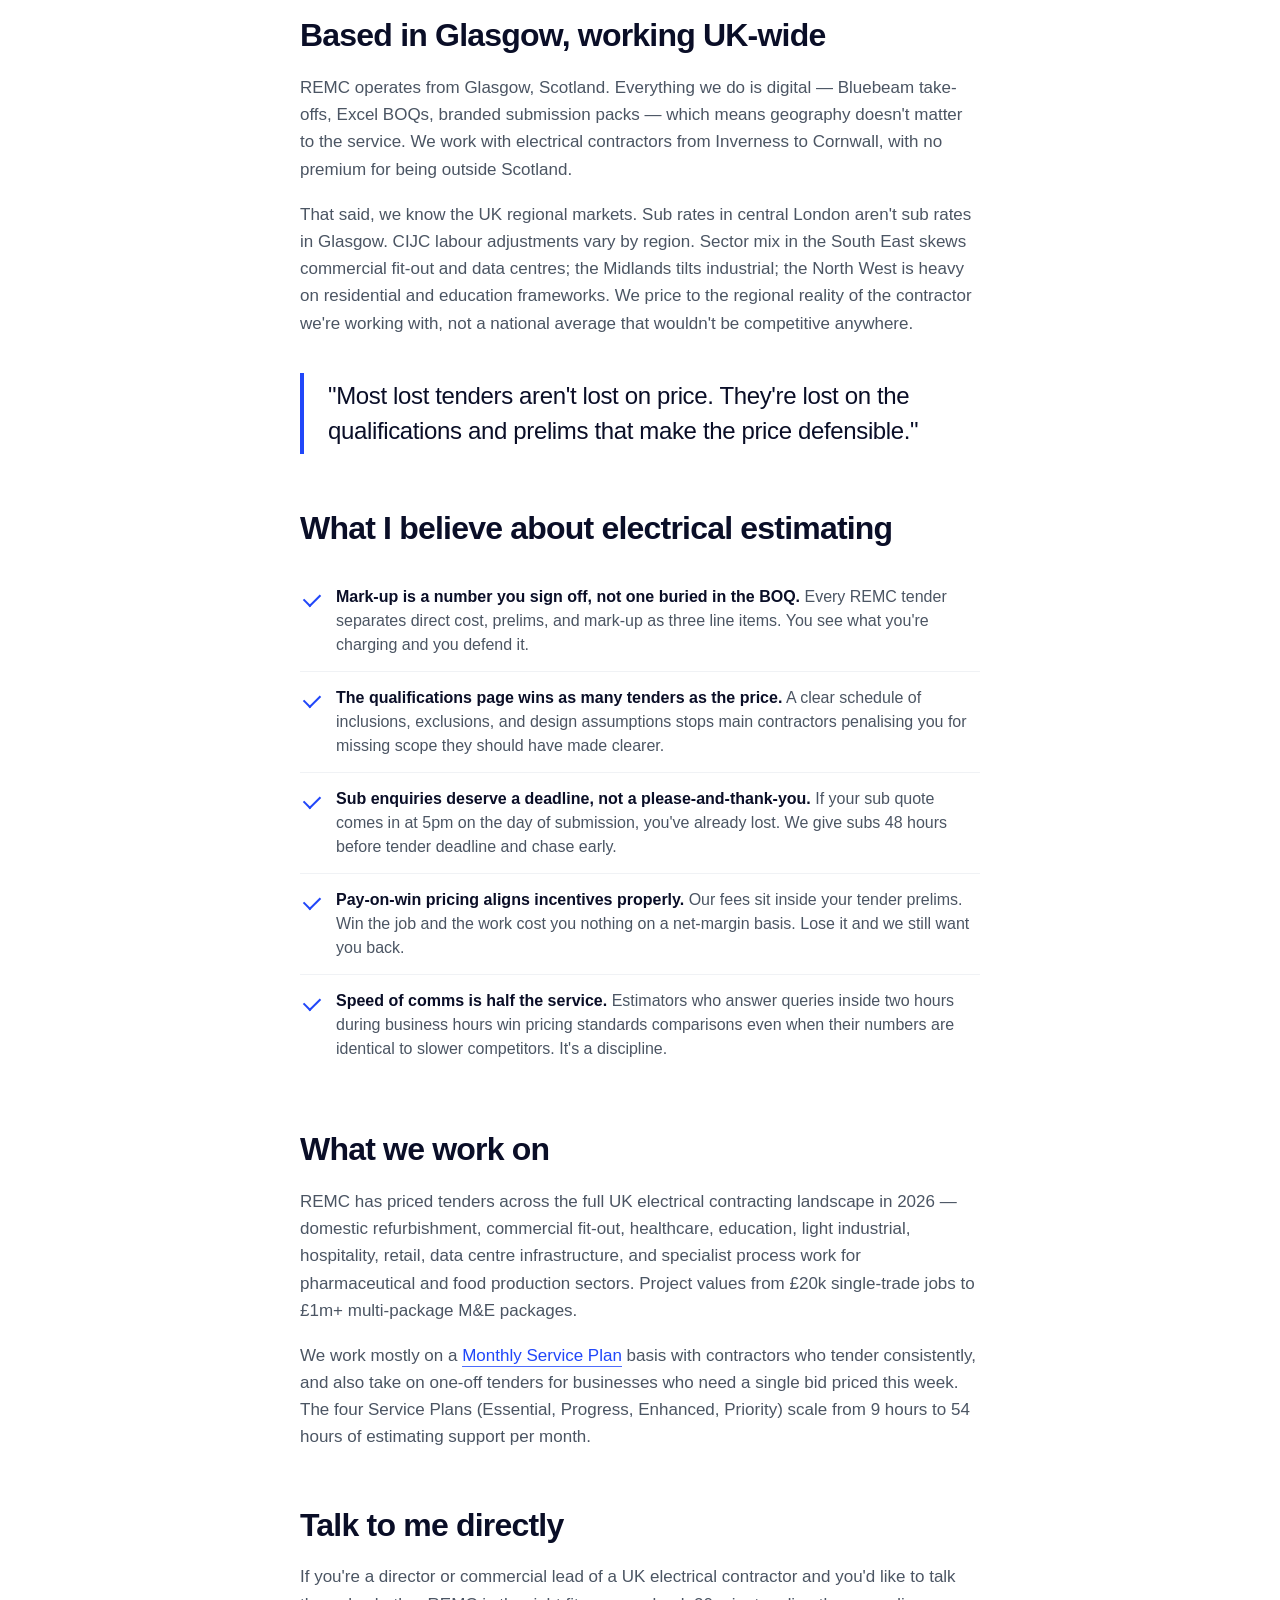
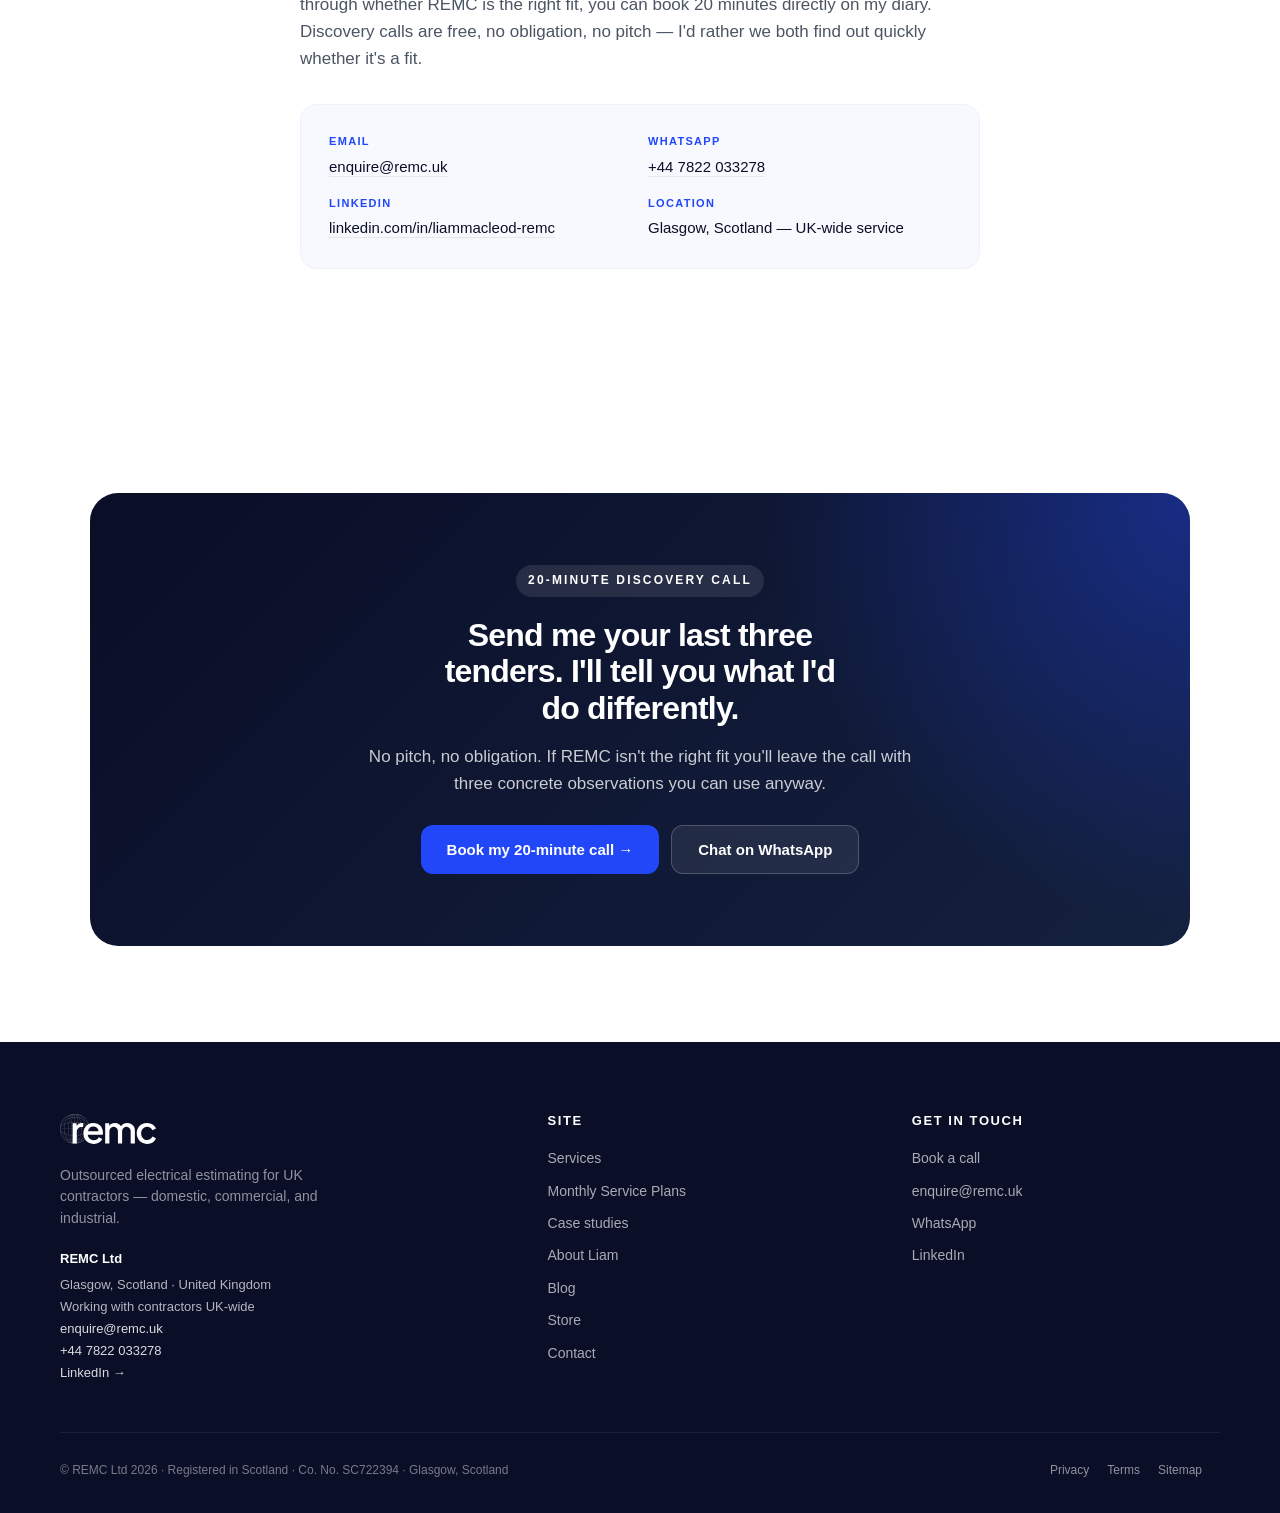
==== commit fbdc1e27: "Standardise page headers: light-blue header, no breadcrumbs, white body Adopt the services.html patt" ====
--- a/about.html
+++ b/about.html
@@ -93,8 +93,8 @@
         }
     .page-hero h1 { margin: 0 0 22px; max-width: 18ch; }
     .page-hero .lead { margin: 0; }
-    .page-hero .breadcrumb { font-size: 13px; color: var(--muted); margin-bottom: 22px; }
-    .page-hero .breadcrumb a { color: var(--muted); border-bottom: 1px dotted var(--muted); }
+    
+    
     .founder-portrait {
           width: 100%; max-width: 360px; aspect-ratio: 1/1;
           border-radius: 24px; object-fit: cover;
@@ -196,7 +196,6 @@
     <div class="container">
       <div class="page-hero-grid">
         <div>
-          <p class="breadcrumb"><a href="index.html">Home</a> · About</p>
           <span class="eyebrow">About the founder</span>
           <h1>Liam Macleod, Director of REMC.</h1>
           <p class="lead">A decade pricing UK electrical tenders. Based in Glasgow, working with contractors across the United Kingdom — from domestic refurbishments in the Highlands to industrial schemes in the South East.</p>
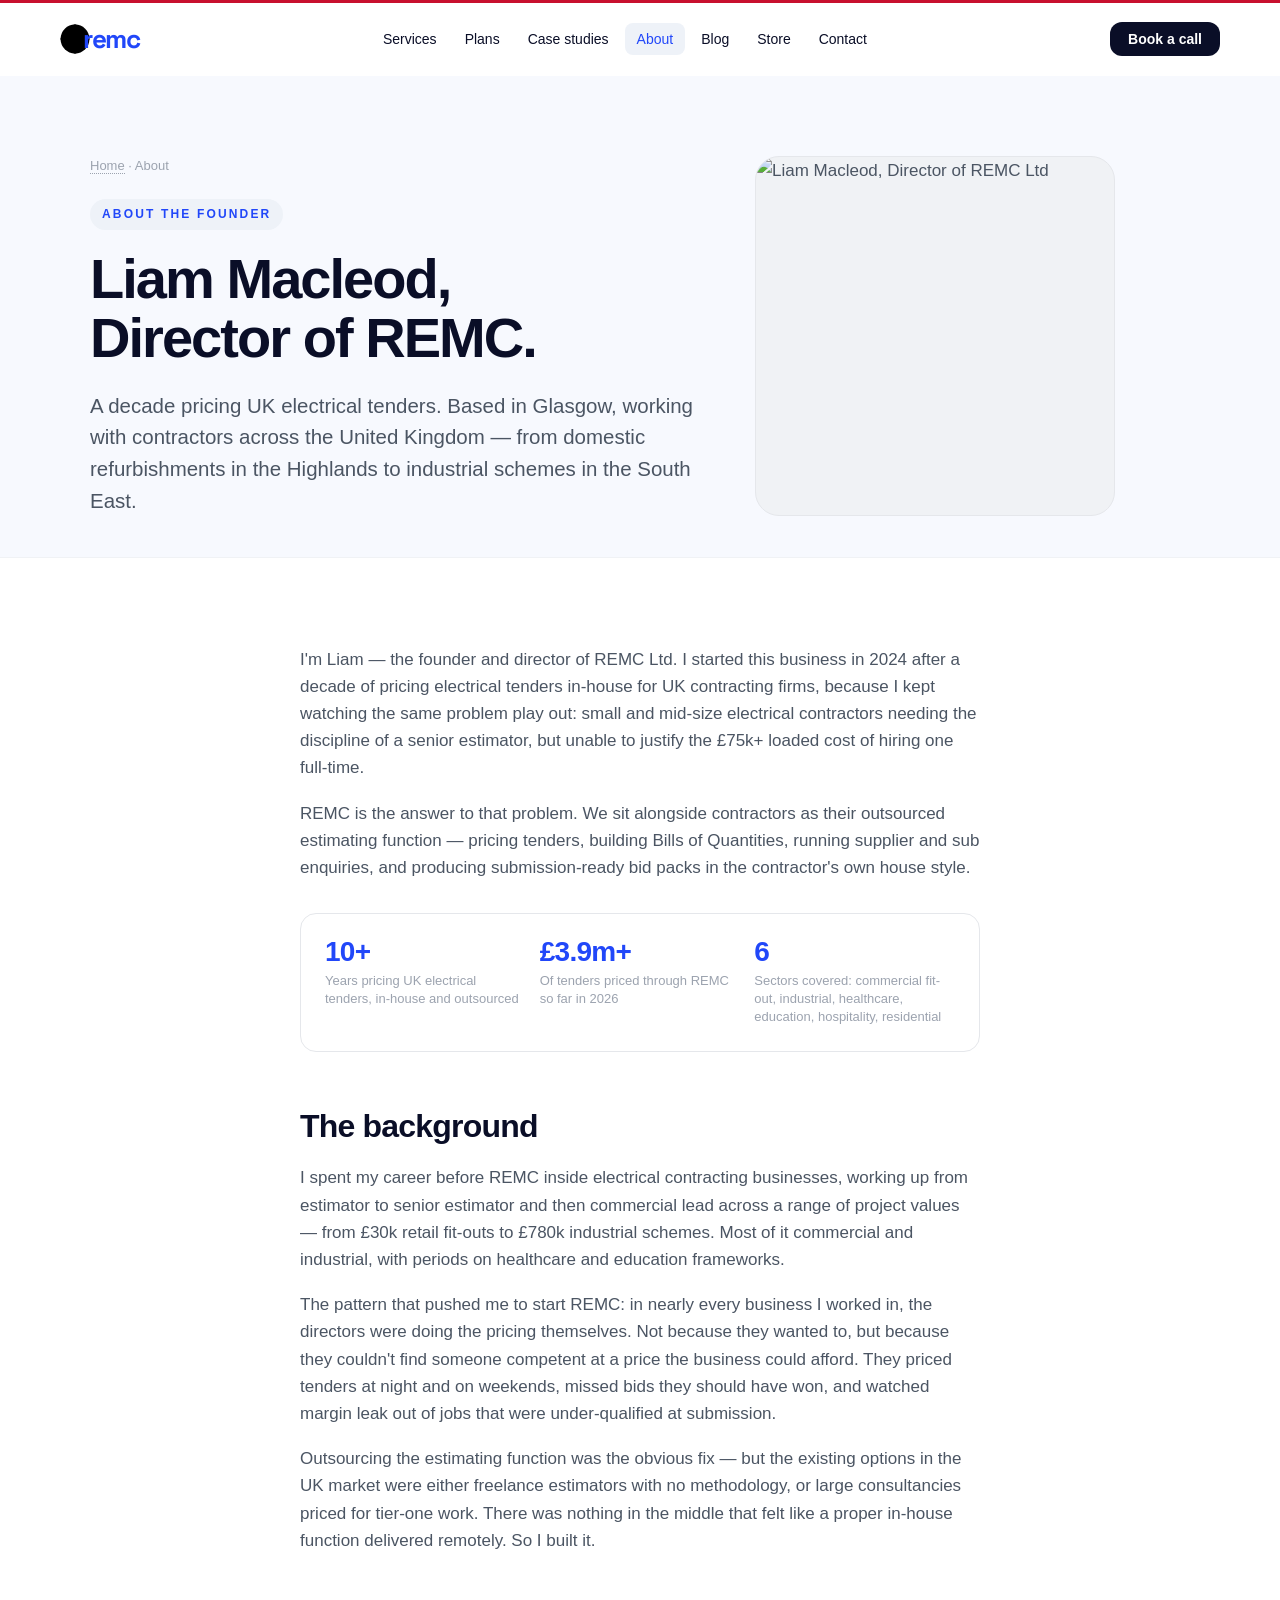
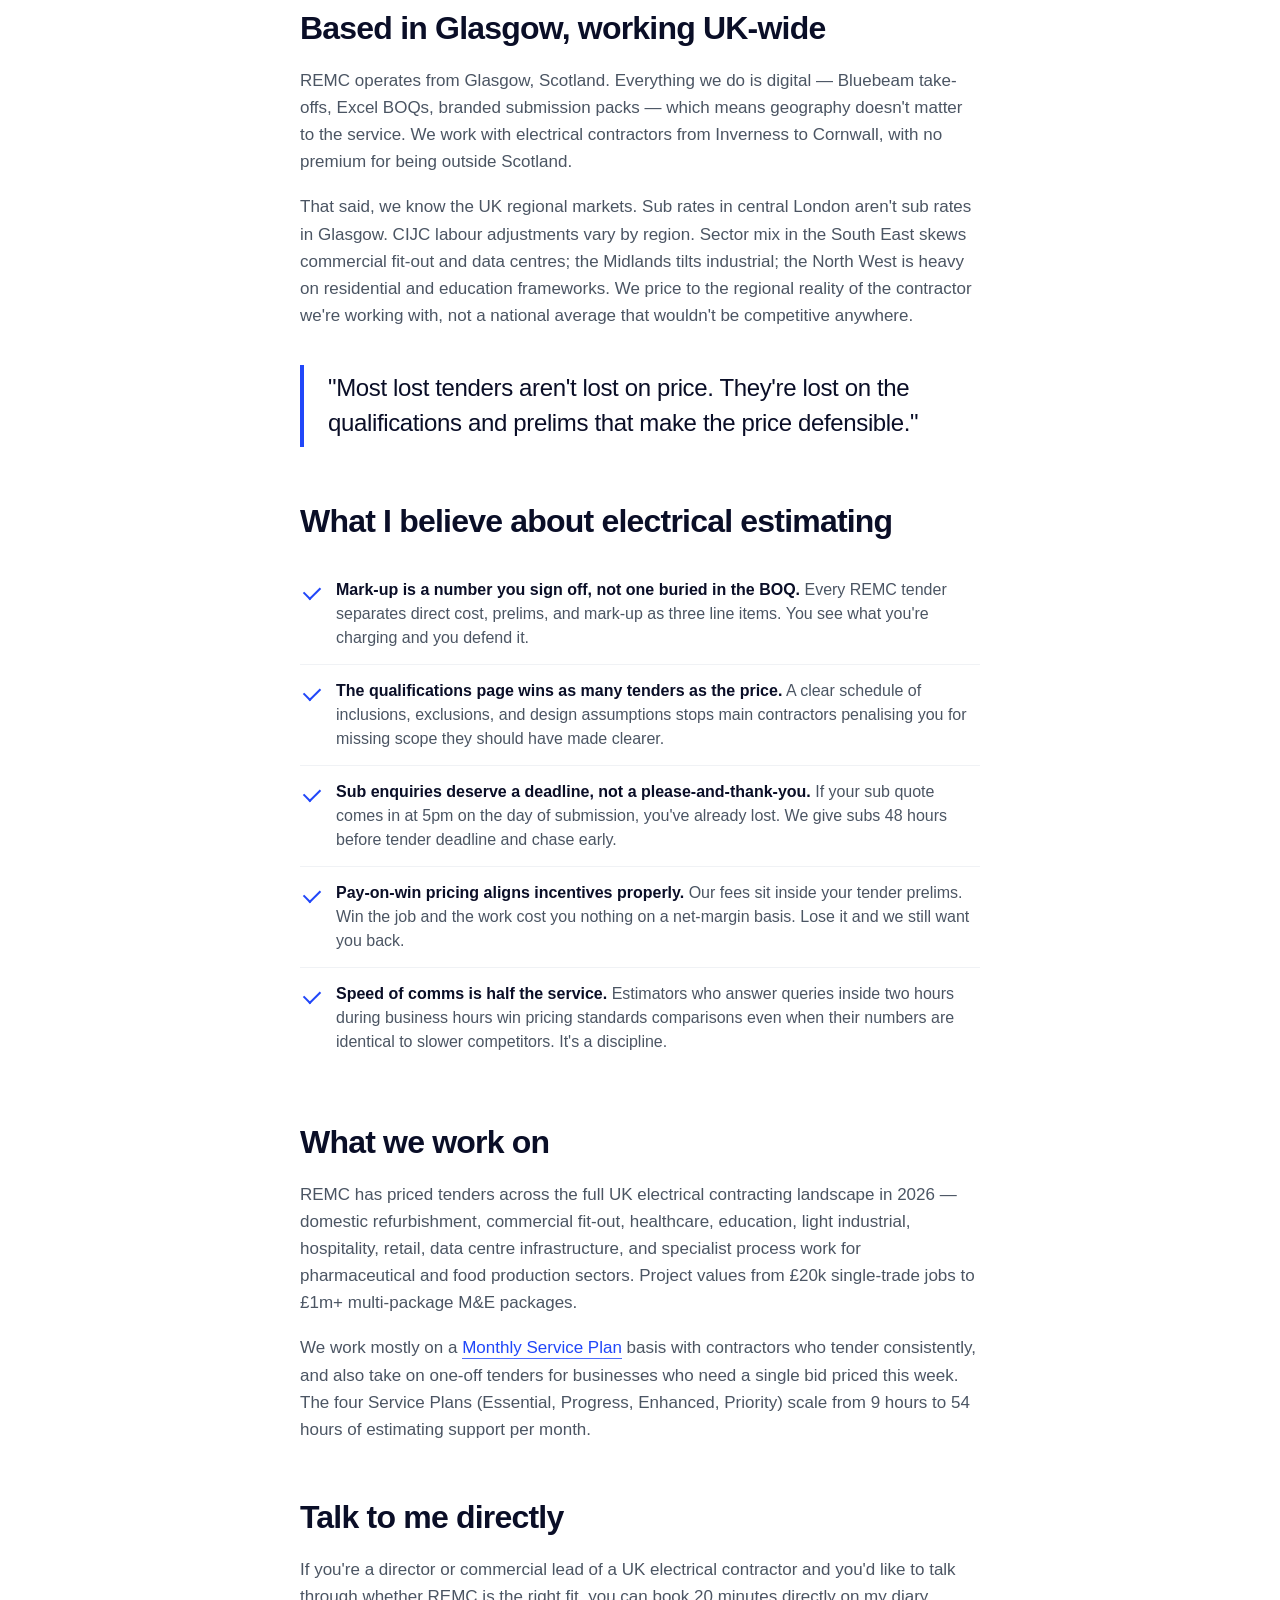
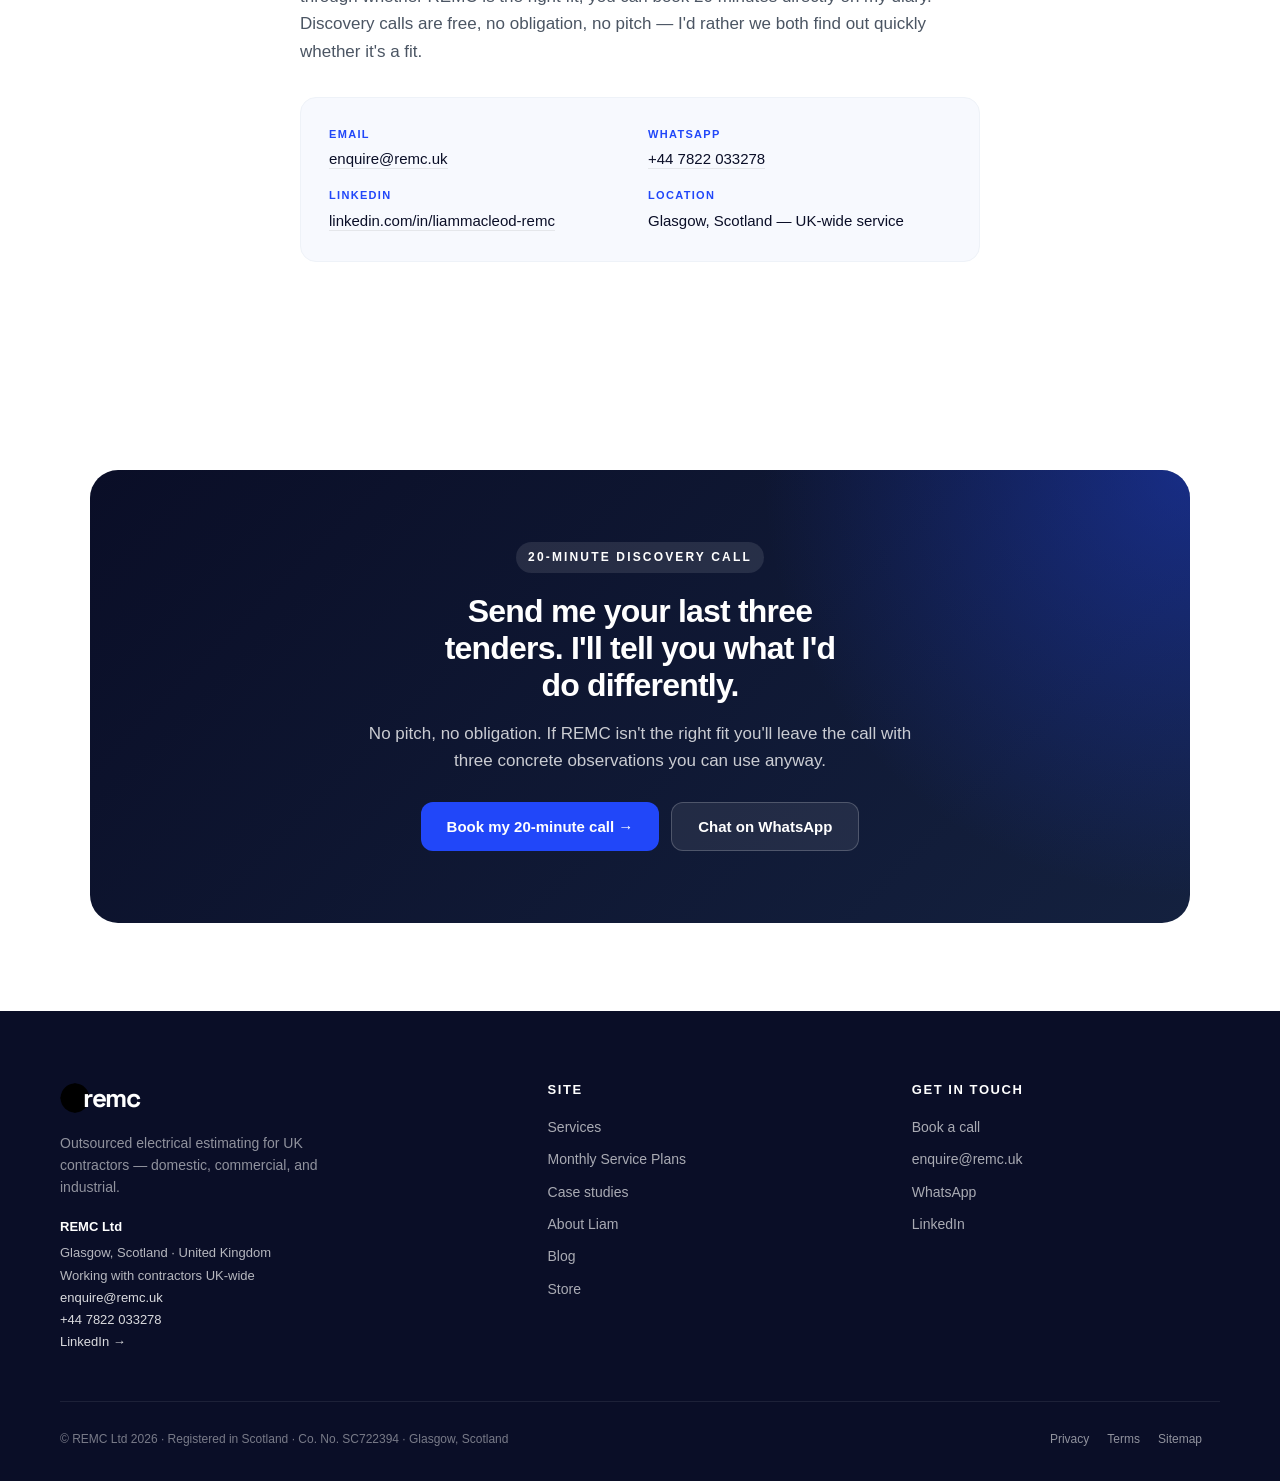
==== commit cf4f4143: "Update nav Services link to services.html across all pages Changes #services anchor links to service" ====
--- a/about.html
+++ b/about.html
@@ -50,118 +50,214 @@
   }
   </script>
 
-  <link rel="stylesheet" href="styles.css">
   <style>
+    * { margin: 0; padding: 0; box-sizing: border-box; }
+    :root {
+      --brand: #2147f9; --brand-dark: #1837D6; --brand-light: #4d6dfb;
+      --brand-tint: #EEF2F8; --brand-soft: #F7F9FE;
+      --ink: #0a0e27; --line: #111114;
+      --body: #4B5563; --muted: #9CA3AF;
+      --divider: #E5E7EB; --divider-soft: #F0F2F5;
+      --bg: #FFFFFF; --globe: #C7D2E2; --accent-red: #C8102E;
+    }
+    html { scroll-behavior: smooth; }
     body {
-          font-family: -apple-system, BlinkMacSystemFont, 'SF Pro Text', 'SF Pro Display', 'Helvetica Neue', Helvetica, Arial, sans-serif;
-          color: var(--body); background: var(--bg); line-height: 1.6; font-size: 17px;
-          -webkit-font-smoothing: antialiased; -moz-osx-font-smoothing: grayscale;
-        }
+      font-family: -apple-system, BlinkMacSystemFont, 'SF Pro Text', 'SF Pro Display', 'Helvetica Neue', Helvetica, Arial, sans-serif;
+      color: var(--body); background: var(--bg); line-height: 1.6; font-size: 17px;
+      -webkit-font-smoothing: antialiased; -moz-osx-font-smoothing: grayscale;
+    }
+    body::before { content: ''; display: block; height: 3px; background: var(--accent-red); }
+
     h1, h2, h3, h4 {
-          font-family: -apple-system, BlinkMacSystemFont, 'SF Pro Display', sans-serif;
-          color: var(--ink); font-weight: 700; line-height: 1.15; letter-spacing: -0.025em;
-        }
+      font-family: -apple-system, BlinkMacSystemFont, 'SF Pro Display', sans-serif;
+      color: var(--ink); font-weight: 700; line-height: 1.15; letter-spacing: -0.025em;
+    }
     h1 { font-size: clamp(38px, 5vw, 56px); font-weight: 800; letter-spacing: -0.035em; line-height: 1.05; }
     h2 { font-size: clamp(24px, 3vw, 32px); letter-spacing: -0.025em; margin: 56px 0 20px; }
     h3 { font-size: clamp(18px, 2vw, 22px); letter-spacing: -0.02em; margin: 36px 0 12px; }
     p { margin: 0 0 18px; }
     p:last-child { margin-bottom: 0; }
+    a { color: var(--ink); text-decoration: none; }
     .article-body a { color: var(--brand); border-bottom: 1px solid var(--brand-light); padding-bottom: 1px; }
     .article-body a:hover { color: var(--brand-dark); }
-    
+
+    .container { max-width: 1240px; margin: 0 auto; padding: 0 24px; }
+    @media (min-width: 768px) { .container { padding: 0 40px; } }
     .container-narrow { max-width: 760px; margin: 0 auto; padding: 0 24px; }
     @media (min-width: 768px) { .container-narrow { padding: 0 40px; } }
-    
-    
+    section { padding: 64px 0; }
+    @media (min-width: 768px) { section { padding: 88px 0; } }
+
+    .eyebrow {
+      display: inline-block; font-size: 12px; font-weight: 600;
+      text-transform: uppercase; letter-spacing: 0.18em;
+      color: var(--brand); padding: 6px 12px;
+      background: var(--brand-tint); border-radius: 100px;
+      margin-bottom: 20px;
+    }
     .lead { font-size: clamp(18px, 1.6vw, 22px); color: var(--body); line-height: 1.55; max-width: 60ch; }
-    
-    
-    
-    
-    
+
+    .btn {
+      display: inline-flex; align-items: center; gap: 8px;
+      padding: 16px 26px; font-weight: 600; font-size: 15px;
+      border-radius: 12px; border: none; cursor: pointer;
+      transition: all 0.2s ease; font-family: inherit;
+      text-decoration: none; line-height: 1;
+    }
+    .btn-primary { background: var(--ink); color: white; }
+    .btn-primary:hover { background: #050813; transform: translateY(-1px); }
+    .btn-brand { background: var(--brand); color: white; }
+    .btn-brand:hover { background: var(--brand-dark); transform: translateY(-1px); }
+    .btn-ghost { background: white; color: var(--ink); border: 1px solid var(--divider); }
+    .btn-ghost:hover { border-color: var(--ink); }
+
+    .logo { display: inline-flex; align-items: center; gap: 2px; }
+    .logo-globe { width: 30px; height: 30px; margin-right: -9px; z-index: 1; position: relative; }
+    .logo-wordmark {
+      font-family: 'Space Grotesk', sans-serif; font-weight: 700;
+      font-size: 26px; color: var(--brand);
+      letter-spacing: -0.05em; line-height: 1; z-index: 2; position: relative;
+    }
+    .logo-globe svg { width: 100%; height: 100%; }
+    .logo-globe svg circle, .logo-globe svg ellipse, .logo-globe svg line {
+      fill: none; stroke: var(--globe); stroke-width: 0.7;
+    }
+    footer .logo-wordmark { color: white; }
+    footer .logo-globe svg circle, footer .logo-globe svg ellipse, footer .logo-globe svg line { stroke: rgba(255,255,255,0.35); }
+
+    header {
+      position: sticky; top: 0;
+      background: rgba(255,255,255,0.92);
+      backdrop-filter: saturate(180%) blur(14px);
+      -webkit-backdrop-filter: saturate(180%) blur(14px);
+      border-bottom: 1px solid transparent;
+      z-index: 100; transition: border-color 0.3s, background 0.3s;
+    }
+    header.scrolled { border-bottom-color: var(--divider-soft); }
+    .nav { display: flex; align-items: center; justify-content: space-between; height: 72px; }
+    .nav-links { display: none; gap: 4px; list-style: none; }
+    @media (min-width: 1024px) { .nav-links { display: flex; } }
+    .nav-links a {
+      font-size: 14px; font-weight: 500; color: var(--ink);
+      padding: 8px 12px; border-radius: 8px; transition: background 0.2s;
+    }
+    .nav-links a:hover { background: var(--brand-tint); color: var(--brand); }
+    .nav-links a.active { background: var(--brand-tint); color: var(--brand); }
+    .nav .btn { padding: 10px 18px; font-size: 14px; }
+
+    /* PAGE HERO */
     .page-hero {
-          padding: 80px 0 40px;
-          background: var(--brand-soft);
-          border-bottom: 1px solid var(--divider-soft);
-        }
+      padding: 80px 0 40px;
+      background: var(--brand-soft);
+      border-bottom: 1px solid var(--divider-soft);
+    }
     .page-hero-grid {
-          display: grid; grid-template-columns: 1fr; gap: 36px;
-          align-items: center; max-width: 1100px; margin: 0 auto;
-        }
+      display: grid; grid-template-columns: 1fr; gap: 36px;
+      align-items: center; max-width: 1100px; margin: 0 auto;
+    }
     @media (min-width: 768px) {
-          .page-hero-grid { grid-template-columns: 1.4fr 1fr; gap: 56px; }
-        }
+      .page-hero-grid { grid-template-columns: 1.4fr 1fr; gap: 56px; }
+    }
     .page-hero h1 { margin: 0 0 22px; max-width: 18ch; }
     .page-hero .lead { margin: 0; }
-    
-    
+    .page-hero .breadcrumb { font-size: 13px; color: var(--muted); margin-bottom: 22px; }
+    .page-hero .breadcrumb a { color: var(--muted); border-bottom: 1px dotted var(--muted); }
+
     .founder-portrait {
-          width: 100%; max-width: 360px; aspect-ratio: 1/1;
-          border-radius: 24px; object-fit: cover;
-          background: var(--divider-soft); border: 1px solid var(--divider);
-          margin: 0 auto;
-        }
+      width: 100%; max-width: 360px; aspect-ratio: 1/1;
+      border-radius: 24px; object-fit: cover;
+      background: var(--divider-soft); border: 1px solid var(--divider);
+      margin: 0 auto;
+    }
     @media (min-width: 768px) { .founder-portrait { margin: 0; } }
+
     .credentials {
-          display: grid; grid-template-columns: 1fr; gap: 14px;
-          margin: 32px 0;
-          padding: 24px;
-          background: white; border: 1px solid var(--divider);
-          border-radius: 16px;
-        }
+      display: grid; grid-template-columns: 1fr; gap: 14px;
+      margin: 32px 0;
+      padding: 24px;
+      background: white; border: 1px solid var(--divider);
+      border-radius: 16px;
+    }
     @media (min-width: 640px) { .credentials { grid-template-columns: repeat(3, 1fr); } }
     .credential .num { font-size: 28px; font-weight: 800; color: var(--brand); letter-spacing: -0.025em; line-height: 1; }
     .credential .label { font-size: 13px; color: var(--muted); margin-top: 6px; line-height: 1.4; }
+
     .pull-quote {
-          border-left: 4px solid var(--brand);
-          padding: 6px 24px;
-          margin: 36px 0;
-          font-size: clamp(20px, 2.3vw, 24px);
-          line-height: 1.45; color: var(--ink);
-          font-weight: 500; letter-spacing: -0.015em;
-        }
+      border-left: 4px solid var(--brand);
+      padding: 6px 24px;
+      margin: 36px 0;
+      font-size: clamp(20px, 2.3vw, 24px);
+      line-height: 1.45; color: var(--ink);
+      font-weight: 500; letter-spacing: -0.015em;
+    }
+
     .belief-list {
-          list-style: none; padding: 0; margin: 24px 0;
-        }
+      list-style: none; padding: 0; margin: 24px 0;
+    }
     .belief-list li {
-          position: relative;
-          padding: 14px 0 14px 36px;
-          border-bottom: 1px solid var(--divider-soft);
-          font-size: 16px; line-height: 1.5;
-        }
+      position: relative;
+      padding: 14px 0 14px 36px;
+      border-bottom: 1px solid var(--divider-soft);
+      font-size: 16px; line-height: 1.5;
+    }
     .belief-list li:last-child { border-bottom: 0; }
     .belief-list li::before {
-          content: ''; position: absolute; left: 4px; top: 22px;
-          width: 14px; height: 8px;
-          border-left: 2px solid var(--brand);
-          border-bottom: 2px solid var(--brand);
-          transform: rotate(-45deg);
-        }
+      content: ''; position: absolute; left: 4px; top: 22px;
+      width: 14px; height: 8px;
+      border-left: 2px solid var(--brand);
+      border-bottom: 2px solid var(--brand);
+      transform: rotate(-45deg);
+    }
     .belief-list li strong { color: var(--ink); }
+
     .contact-block {
-          display: grid; grid-template-columns: 1fr; gap: 16px;
-          margin: 32px 0;
-          padding: 28px;
-          background: var(--brand-soft); border: 1px solid var(--brand-tint);
-          border-radius: 16px;
-        }
+      display: grid; grid-template-columns: 1fr; gap: 16px;
+      margin: 32px 0;
+      padding: 28px;
+      background: var(--brand-soft); border: 1px solid var(--brand-tint);
+      border-radius: 16px;
+    }
     @media (min-width: 640px) { .contact-block { grid-template-columns: repeat(2, 1fr); } }
     .contact-block .item .label { font-size: 11px; font-weight: 700; text-transform: uppercase; letter-spacing: 0.12em; color: var(--brand); margin-bottom: 4px; }
     .contact-block .item .value { font-size: 15px; color: var(--ink); }
     .contact-block .item .value a { color: var(--ink); border-bottom: 1px solid var(--divider); }
     .contact-block .item .value a:hover { color: var(--brand); border-color: var(--brand); }
+
+    /* CTA banner */
     .cta-banner {
-          max-width: 1100px; margin: 0 auto;
-          padding: 72px 40px;
-          background: linear-gradient(135deg, var(--ink) 0%, #14213f 100%);
-          color: white; border-radius: 28px; text-align: center;
-          position: relative; overflow: hidden;
-        }
+      max-width: 1100px; margin: 0 auto;
+      padding: 72px 40px;
+      background: linear-gradient(135deg, var(--ink) 0%, #14213f 100%);
+      color: white; border-radius: 28px; text-align: center;
+      position: relative; overflow: hidden;
+    }
+    .cta-banner::before {
+      content: ''; position: absolute; top: 0; right: 0;
+      width: 50%; height: 100%;
+      background: radial-gradient(circle at 100% 0%, rgba(33, 71, 249, 0.4), transparent 60%);
+    }
+    .cta-banner > * { position: relative; }
     .cta-banner h2 { color: white; margin: 0 0 16px; max-width: 22ch; margin-left: auto; margin-right: auto; }
     .cta-banner p { color: rgba(255,255,255,0.78); font-size: 17px; max-width: 60ch; margin: 0 auto 28px; }
+    .cta-banner .ctas { display: flex; gap: 12px; justify-content: center; flex-wrap: wrap; }
+    .cta-banner .btn-brand { background: var(--brand); }
+    .cta-banner .btn-ghost { background: rgba(255,255,255,0.08); color: white; border-color: rgba(255,255,255,0.2); }
+
+    footer { background: var(--ink); color: rgba(255,255,255,0.7); padding: 72px 0 32px; font-size: 14px; }
+    .footer-grid { display: grid; grid-template-columns: 1fr; gap: 40px; margin-bottom: 48px; }
+    @media (min-width: 768px) { .footer-grid { grid-template-columns: 1.4fr 1fr 1fr; gap: 56px; } }
+    footer h4 { color: white; font-size: 13px; text-transform: uppercase; letter-spacing: 0.12em; margin-bottom: 18px; font-weight: 700; }
+    footer ul { list-style: none; }
+    footer li { margin-bottom: 10px; }
+    footer a { color: rgba(255,255,255,0.65); transition: color 0.2s; font-size: 14px; }
+    footer a:hover { color: var(--brand-light); }
+    .footer-brand p { font-size: 14px; max-width: 36ch; line-height: 1.55; color: rgba(255,255,255,0.55); margin-top: 14px; }
     .footer-brand .nap { margin-top: 18px; font-size: 13px; line-height: 1.7; color: rgba(255,255,255,0.7); }
     .footer-brand .nap strong { color: white; display: block; margin-bottom: 4px; }
     .footer-brand .nap a { color: rgba(255,255,255,0.85); display: block; font-size: 13px; }
+    .footer-base { border-top: 1px solid rgba(255,255,255,0.08); padding-top: 28px; display: flex; flex-direction: column; gap: 12px; font-size: 12px; color: rgba(255,255,255,0.45); }
+    @media (min-width: 768px) { .footer-base { flex-direction: row; justify-content: space-between; align-items: center; } }
+    .footer-base .links a { font-size: 12px; margin-right: 18px; color: rgba(255,255,255,0.55); }
   </style>
 </head>
 <body>
@@ -177,17 +273,20 @@
   <header id="header">
     <div class="container">
       <nav class="nav">
-        <a href="index.html" class="logo" aria-label="REMC — home"><img src="logo.svg" alt="REMC" class="logo-img" width="96" height="30"></a>
+        <a href="index.html" class="logo">
+          <span class="logo-globe"><svg><use href="#globe"/></svg></span>
+          <span class="logo-wordmark">remc</span>
+        </a>
         <ul class="nav-links">
           <li><a href="services.html">Services</a></li>
-          <li><a href="plans.html">Plans</a></li>
+          <li><a href="index.html#plans">Plans</a></li>
           <li><a href="case-studies.html">Case studies</a></li>
           <li><a href="about.html" class="active">About</a></li>
           <li><a href="blog.html">Blog</a></li>
           <li><a href="store.html">Store</a></li>
-          <li><a href="contact.html">Contact</a></li>
+          <li><a href="index.html#contact">Contact</a></li>
         </ul>
-        <a href="contact.html" class="btn btn-primary">Book a call</a>
+        <a href="index.html#contact" class="btn btn-primary">Book a call</a>
       </nav>
     </div>
   </header>
@@ -196,12 +295,13 @@
     <div class="container">
       <div class="page-hero-grid">
         <div>
+          <p class="breadcrumb"><a href="index.html">Home</a> · About</p>
           <span class="eyebrow">About the founder</span>
           <h1>Liam Macleod, Director of REMC.</h1>
           <p class="lead">A decade pricing UK electrical tenders. Based in Glasgow, working with contractors across the United Kingdom — from domestic refurbishments in the Highlands to industrial schemes in the South East.</p>
         </div>
         <img class="founder-portrait" alt="Liam Macleod, Director of REMC Ltd"
-             src="https://images.unsplash.com/photo-1573496359142-b8d87734a5a2?w=540&h=540&fit=crop&crop=faces&auto=format&q=80"><!-- GO-LIVE TODO: replace Unsplash stock photo with Liam's real headshot. -->
+             src="https://images.unsplash.com/photo-1573496359142-b8d87734a5a2?w=540&h=540&fit=crop&crop=faces&auto=format&q=80">
       </div>
     </div>
   </section>
@@ -302,7 +402,10 @@
     <div class="container">
       <div class="footer-grid">
         <div class="footer-brand">
-          <a href="index.html" class="logo" aria-label="REMC — home"><img src="logo-white.svg" alt="REMC" class="logo-img" width="96" height="30"></a>
+          <a href="index.html" class="logo">
+            <span class="logo-globe"><svg><use href="#globe"/></svg></span>
+            <span class="logo-wordmark">remc</span>
+          </a>
           <p>Outsourced electrical estimating for UK contractors — domestic, commercial, and industrial.</p>
           <div class="nap">
             <strong>REMC Ltd</strong>
@@ -317,18 +420,17 @@
           <h4>Site</h4>
           <ul>
             <li><a href="services.html">Services</a></li>
-            <li><a href="plans.html">Monthly Service Plans</a></li>
+            <li><a href="index.html#plans">Monthly Service Plans</a></li>
             <li><a href="case-studies.html">Case studies</a></li>
             <li><a href="about.html">About Liam</a></li>
             <li><a href="blog.html">Blog</a></li>
             <li><a href="store.html">Store</a></li>
-            <li><a href="contact.html">Contact</a></li>
           </ul>
         </div>
         <div>
           <h4>Get in touch</h4>
           <ul>
-            <li><a href="contact.html">Book a call</a></li>
+            <li><a href="index.html#contact">Book a call</a></li>
             <li><a href="mailto:enquire@remc.uk">enquire@remc.uk</a></li>
             <li><a href="https://wa.me/447822033278">WhatsApp</a></li>
             <li><a href="https://www.linkedin.com/company/remc-uk">LinkedIn</a></li>
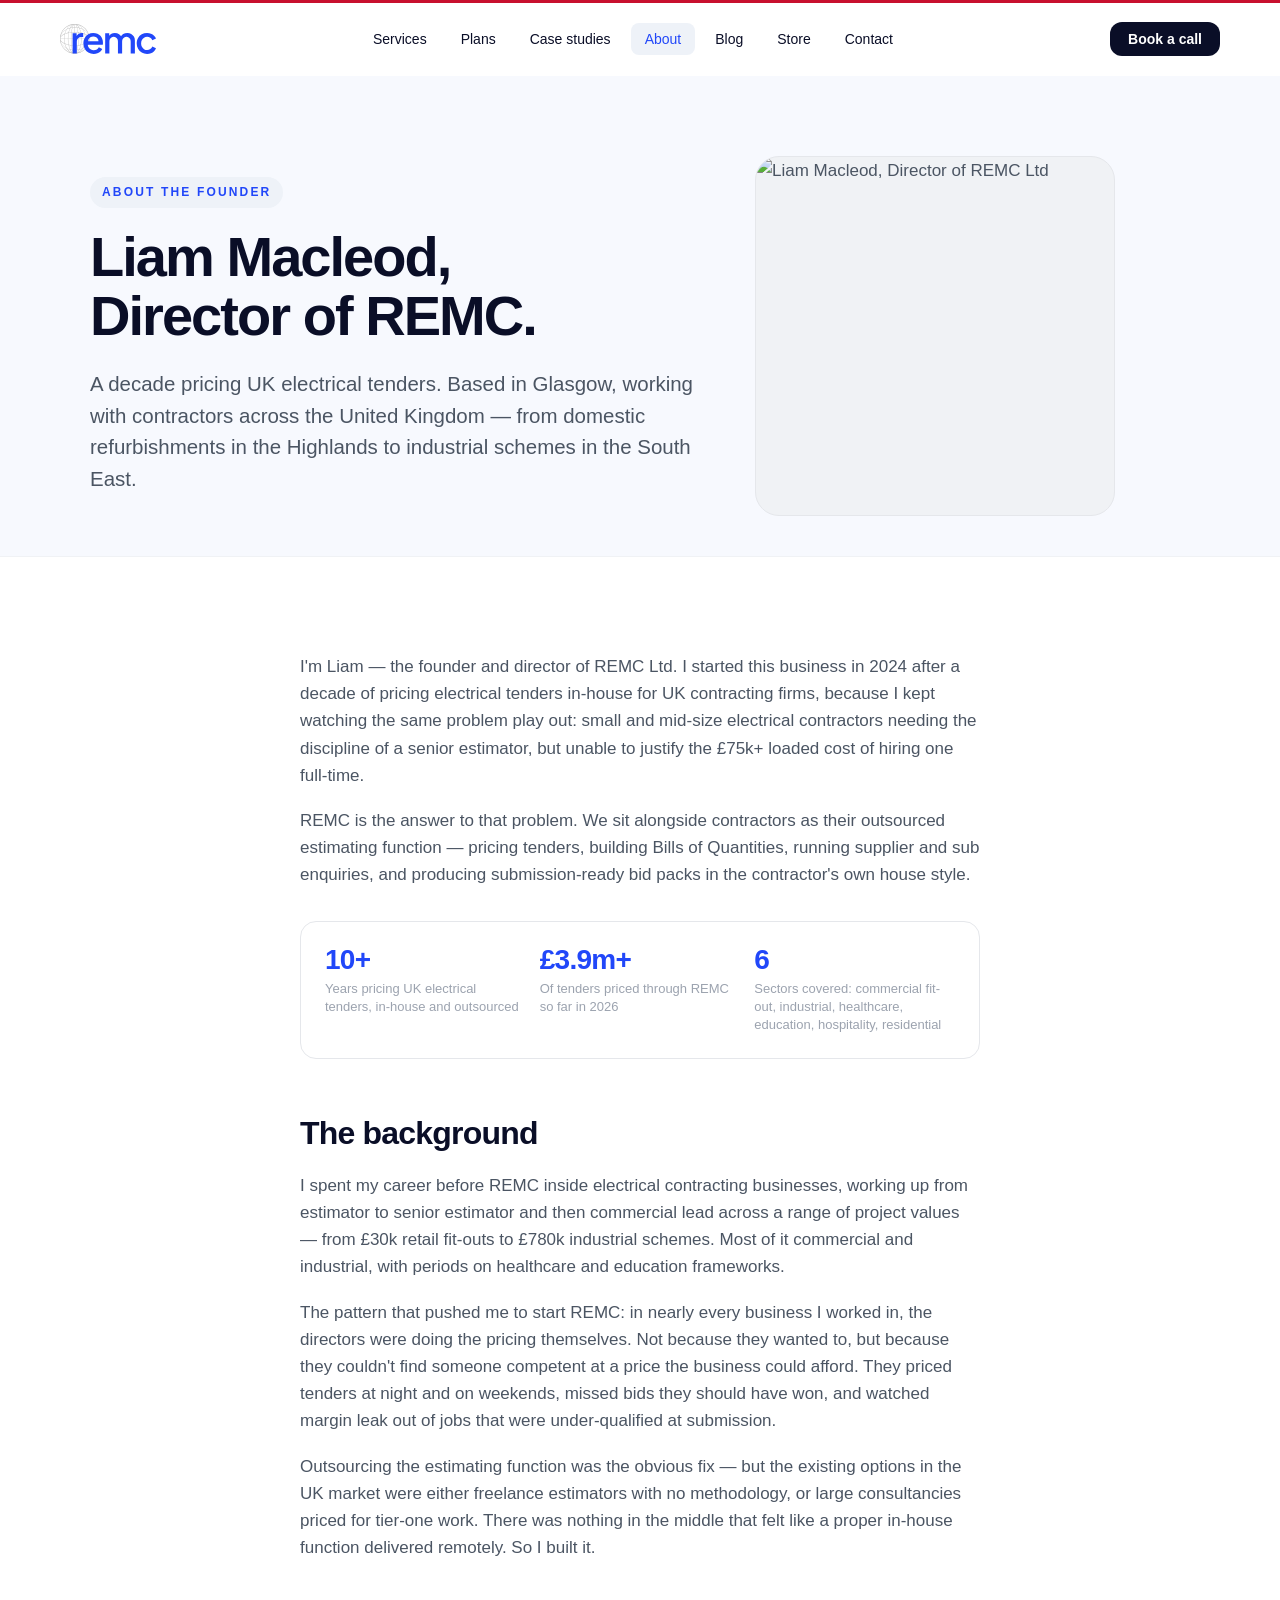
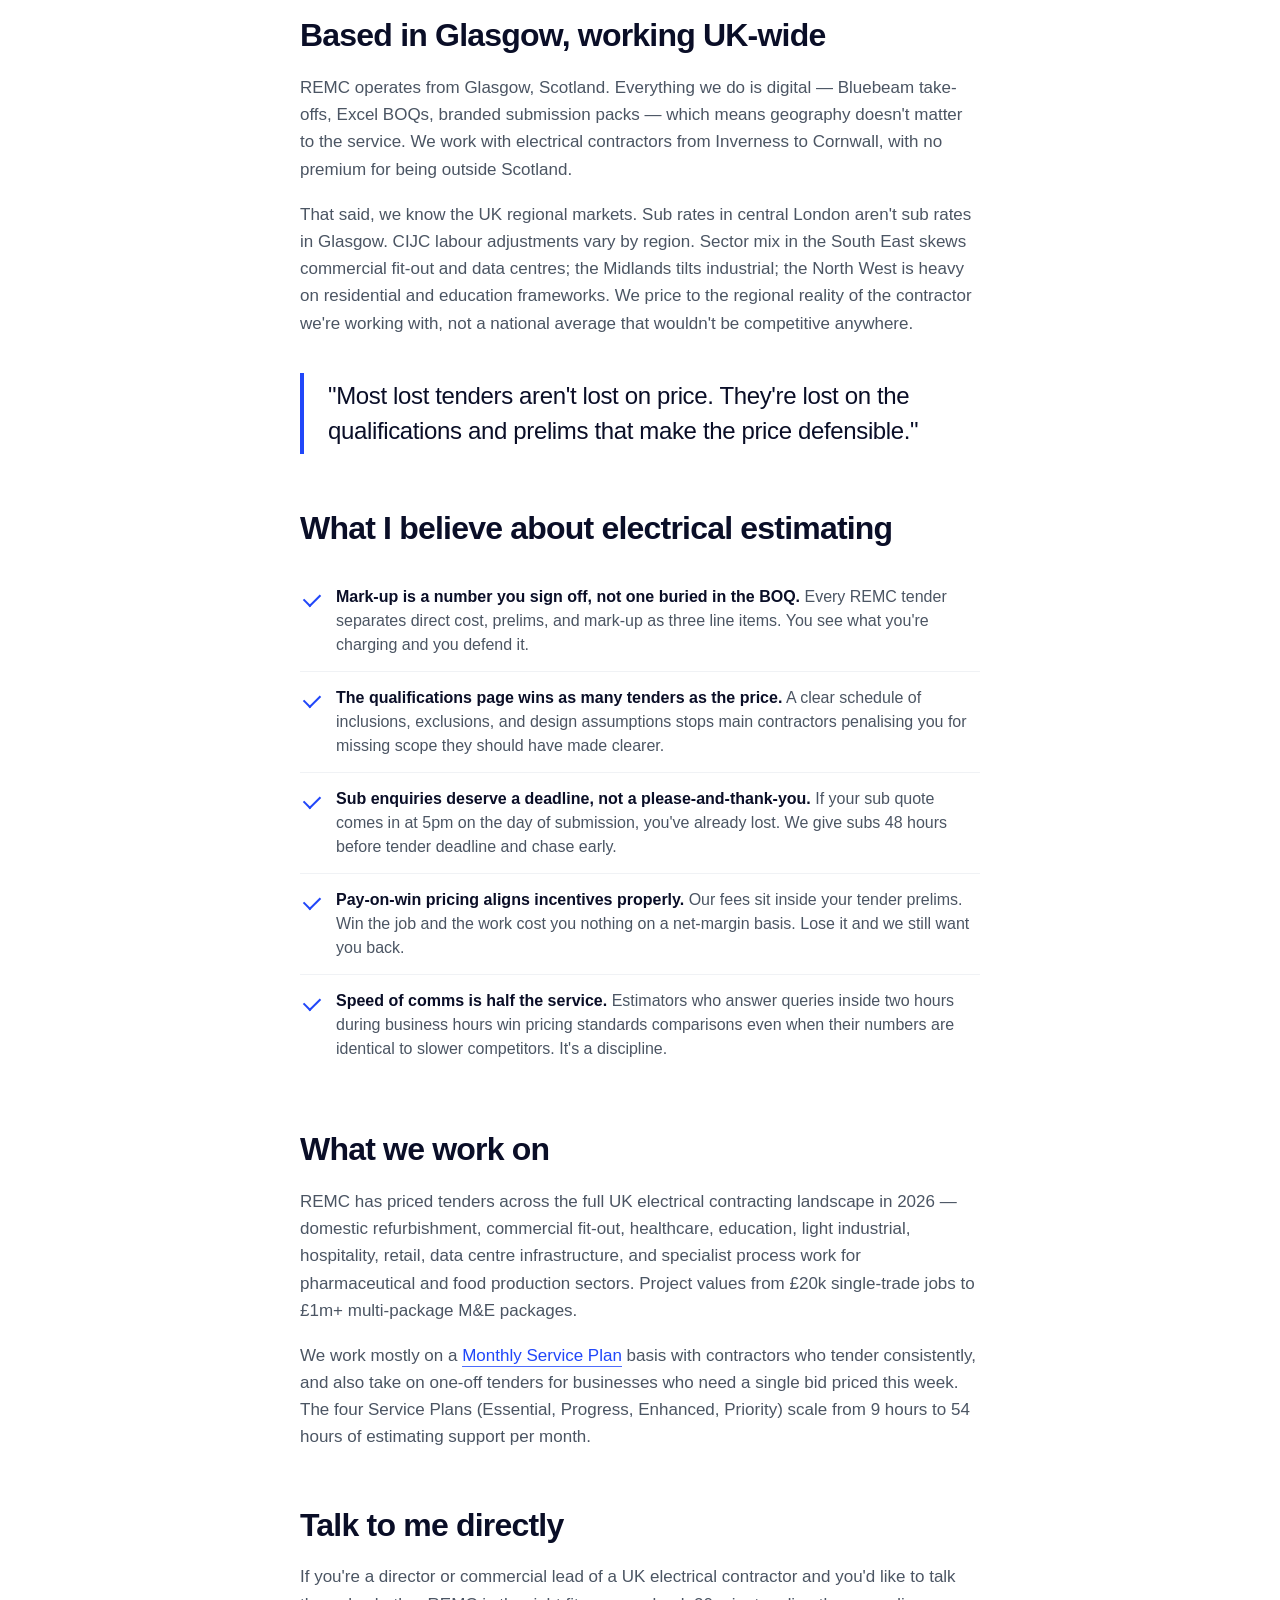
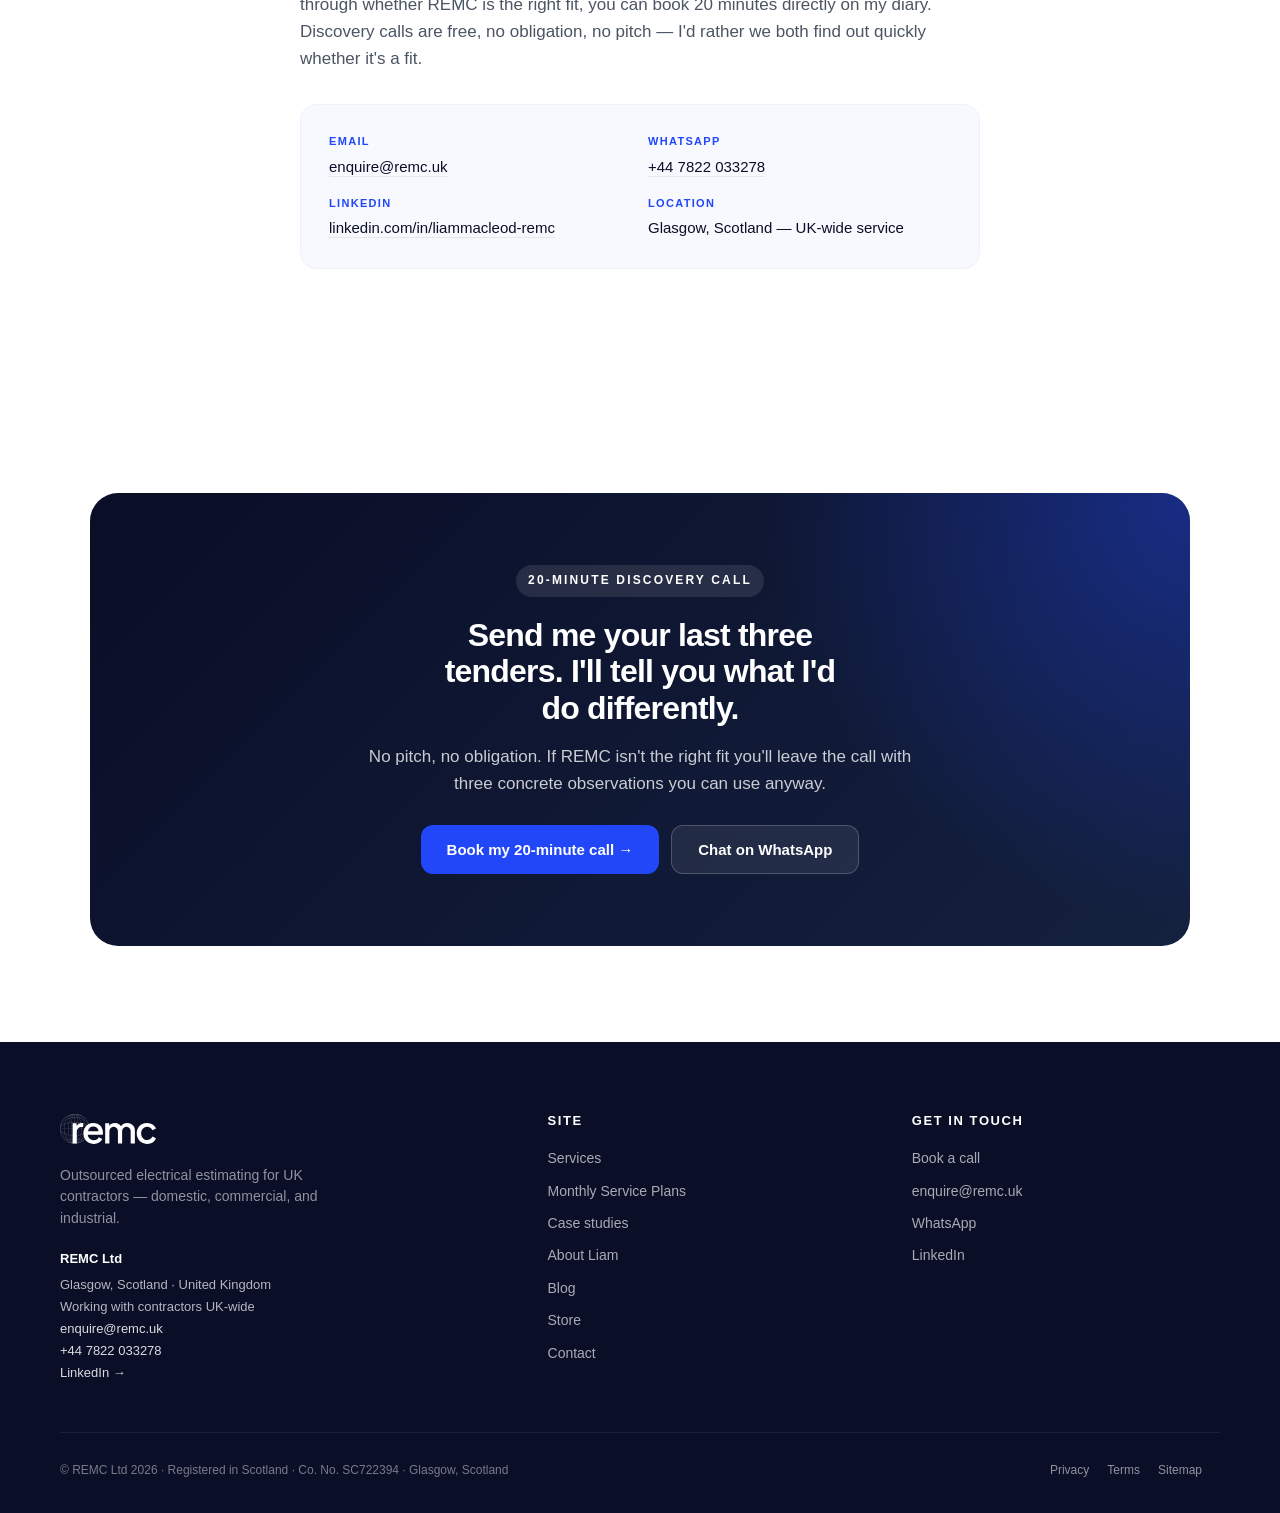
==== commit 0b0d561d: "Replace video hero with animated SVG hero; replace service-detail layout with horizontal carousel - " ====
--- a/about.html
+++ b/about.html
@@ -50,214 +50,118 @@
   }
   </script>
 
+  <link rel="stylesheet" href="styles.css">
   <style>
-    * { margin: 0; padding: 0; box-sizing: border-box; }
-    :root {
-      --brand: #2147f9; --brand-dark: #1837D6; --brand-light: #4d6dfb;
-      --brand-tint: #EEF2F8; --brand-soft: #F7F9FE;
-      --ink: #0a0e27; --line: #111114;
-      --body: #4B5563; --muted: #9CA3AF;
-      --divider: #E5E7EB; --divider-soft: #F0F2F5;
-      --bg: #FFFFFF; --globe: #C7D2E2; --accent-red: #C8102E;
-    }
-    html { scroll-behavior: smooth; }
     body {
-      font-family: -apple-system, BlinkMacSystemFont, 'SF Pro Text', 'SF Pro Display', 'Helvetica Neue', Helvetica, Arial, sans-serif;
-      color: var(--body); background: var(--bg); line-height: 1.6; font-size: 17px;
-      -webkit-font-smoothing: antialiased; -moz-osx-font-smoothing: grayscale;
-    }
-    body::before { content: ''; display: block; height: 3px; background: var(--accent-red); }
-
+          font-family: -apple-system, BlinkMacSystemFont, 'SF Pro Text', 'SF Pro Display', 'Helvetica Neue', Helvetica, Arial, sans-serif;
+          color: var(--body); background: var(--bg); line-height: 1.6; font-size: 17px;
+          -webkit-font-smoothing: antialiased; -moz-osx-font-smoothing: grayscale;
+        }
     h1, h2, h3, h4 {
-      font-family: -apple-system, BlinkMacSystemFont, 'SF Pro Display', sans-serif;
-      color: var(--ink); font-weight: 700; line-height: 1.15; letter-spacing: -0.025em;
-    }
+          font-family: -apple-system, BlinkMacSystemFont, 'SF Pro Display', sans-serif;
+          color: var(--ink); font-weight: 700; line-height: 1.15; letter-spacing: -0.025em;
+        }
     h1 { font-size: clamp(38px, 5vw, 56px); font-weight: 800; letter-spacing: -0.035em; line-height: 1.05; }
     h2 { font-size: clamp(24px, 3vw, 32px); letter-spacing: -0.025em; margin: 56px 0 20px; }
     h3 { font-size: clamp(18px, 2vw, 22px); letter-spacing: -0.02em; margin: 36px 0 12px; }
     p { margin: 0 0 18px; }
     p:last-child { margin-bottom: 0; }
-    a { color: var(--ink); text-decoration: none; }
     .article-body a { color: var(--brand); border-bottom: 1px solid var(--brand-light); padding-bottom: 1px; }
     .article-body a:hover { color: var(--brand-dark); }
-
-    .container { max-width: 1240px; margin: 0 auto; padding: 0 24px; }
-    @media (min-width: 768px) { .container { padding: 0 40px; } }
+    
     .container-narrow { max-width: 760px; margin: 0 auto; padding: 0 24px; }
     @media (min-width: 768px) { .container-narrow { padding: 0 40px; } }
-    section { padding: 64px 0; }
-    @media (min-width: 768px) { section { padding: 88px 0; } }
-
-    .eyebrow {
-      display: inline-block; font-size: 12px; font-weight: 600;
-      text-transform: uppercase; letter-spacing: 0.18em;
-      color: var(--brand); padding: 6px 12px;
-      background: var(--brand-tint); border-radius: 100px;
-      margin-bottom: 20px;
-    }
+    
+    
     .lead { font-size: clamp(18px, 1.6vw, 22px); color: var(--body); line-height: 1.55; max-width: 60ch; }
-
-    .btn {
-      display: inline-flex; align-items: center; gap: 8px;
-      padding: 16px 26px; font-weight: 600; font-size: 15px;
-      border-radius: 12px; border: none; cursor: pointer;
-      transition: all 0.2s ease; font-family: inherit;
-      text-decoration: none; line-height: 1;
-    }
-    .btn-primary { background: var(--ink); color: white; }
-    .btn-primary:hover { background: #050813; transform: translateY(-1px); }
-    .btn-brand { background: var(--brand); color: white; }
-    .btn-brand:hover { background: var(--brand-dark); transform: translateY(-1px); }
-    .btn-ghost { background: white; color: var(--ink); border: 1px solid var(--divider); }
-    .btn-ghost:hover { border-color: var(--ink); }
-
-    .logo { display: inline-flex; align-items: center; gap: 2px; }
-    .logo-globe { width: 30px; height: 30px; margin-right: -9px; z-index: 1; position: relative; }
-    .logo-wordmark {
-      font-family: 'Space Grotesk', sans-serif; font-weight: 700;
-      font-size: 26px; color: var(--brand);
-      letter-spacing: -0.05em; line-height: 1; z-index: 2; position: relative;
-    }
-    .logo-globe svg { width: 100%; height: 100%; }
-    .logo-globe svg circle, .logo-globe svg ellipse, .logo-globe svg line {
-      fill: none; stroke: var(--globe); stroke-width: 0.7;
-    }
-    footer .logo-wordmark { color: white; }
-    footer .logo-globe svg circle, footer .logo-globe svg ellipse, footer .logo-globe svg line { stroke: rgba(255,255,255,0.35); }
-
-    header {
-      position: sticky; top: 0;
-      background: rgba(255,255,255,0.92);
-      backdrop-filter: saturate(180%) blur(14px);
-      -webkit-backdrop-filter: saturate(180%) blur(14px);
-      border-bottom: 1px solid transparent;
-      z-index: 100; transition: border-color 0.3s, background 0.3s;
-    }
-    header.scrolled { border-bottom-color: var(--divider-soft); }
-    .nav { display: flex; align-items: center; justify-content: space-between; height: 72px; }
-    .nav-links { display: none; gap: 4px; list-style: none; }
-    @media (min-width: 1024px) { .nav-links { display: flex; } }
-    .nav-links a {
-      font-size: 14px; font-weight: 500; color: var(--ink);
-      padding: 8px 12px; border-radius: 8px; transition: background 0.2s;
-    }
-    .nav-links a:hover { background: var(--brand-tint); color: var(--brand); }
-    .nav-links a.active { background: var(--brand-tint); color: var(--brand); }
-    .nav .btn { padding: 10px 18px; font-size: 14px; }
-
-    /* PAGE HERO */
+    
+    
+    
+    
+    
     .page-hero {
-      padding: 80px 0 40px;
-      background: var(--brand-soft);
-      border-bottom: 1px solid var(--divider-soft);
-    }
+          padding: 80px 0 40px;
+          background: var(--brand-soft);
+          border-bottom: 1px solid var(--divider-soft);
+        }
     .page-hero-grid {
-      display: grid; grid-template-columns: 1fr; gap: 36px;
-      align-items: center; max-width: 1100px; margin: 0 auto;
-    }
+          display: grid; grid-template-columns: 1fr; gap: 36px;
+          align-items: center; max-width: 1100px; margin: 0 auto;
+        }
     @media (min-width: 768px) {
-      .page-hero-grid { grid-template-columns: 1.4fr 1fr; gap: 56px; }
-    }
+          .page-hero-grid { grid-template-columns: 1.4fr 1fr; gap: 56px; }
+        }
     .page-hero h1 { margin: 0 0 22px; max-width: 18ch; }
     .page-hero .lead { margin: 0; }
-    .page-hero .breadcrumb { font-size: 13px; color: var(--muted); margin-bottom: 22px; }
-    .page-hero .breadcrumb a { color: var(--muted); border-bottom: 1px dotted var(--muted); }
-
+    
+    
     .founder-portrait {
-      width: 100%; max-width: 360px; aspect-ratio: 1/1;
-      border-radius: 24px; object-fit: cover;
-      background: var(--divider-soft); border: 1px solid var(--divider);
-      margin: 0 auto;
-    }
+          width: 100%; max-width: 360px; aspect-ratio: 1/1;
+          border-radius: 24px; object-fit: cover;
+          background: var(--divider-soft); border: 1px solid var(--divider);
+          margin: 0 auto;
+        }
     @media (min-width: 768px) { .founder-portrait { margin: 0; } }
-
     .credentials {
-      display: grid; grid-template-columns: 1fr; gap: 14px;
-      margin: 32px 0;
-      padding: 24px;
-      background: white; border: 1px solid var(--divider);
-      border-radius: 16px;
-    }
+          display: grid; grid-template-columns: 1fr; gap: 14px;
+          margin: 32px 0;
+          padding: 24px;
+          background: white; border: 1px solid var(--divider);
+          border-radius: 16px;
+        }
     @media (min-width: 640px) { .credentials { grid-template-columns: repeat(3, 1fr); } }
     .credential .num { font-size: 28px; font-weight: 800; color: var(--brand); letter-spacing: -0.025em; line-height: 1; }
     .credential .label { font-size: 13px; color: var(--muted); margin-top: 6px; line-height: 1.4; }
-
     .pull-quote {
-      border-left: 4px solid var(--brand);
-      padding: 6px 24px;
-      margin: 36px 0;
-      font-size: clamp(20px, 2.3vw, 24px);
-      line-height: 1.45; color: var(--ink);
-      font-weight: 500; letter-spacing: -0.015em;
-    }
-
+          border-left: 4px solid var(--brand);
+          padding: 6px 24px;
+          margin: 36px 0;
+          font-size: clamp(20px, 2.3vw, 24px);
+          line-height: 1.45; color: var(--ink);
+          font-weight: 500; letter-spacing: -0.015em;
+        }
     .belief-list {
-      list-style: none; padding: 0; margin: 24px 0;
-    }
+          list-style: none; padding: 0; margin: 24px 0;
+        }
     .belief-list li {
-      position: relative;
-      padding: 14px 0 14px 36px;
-      border-bottom: 1px solid var(--divider-soft);
-      font-size: 16px; line-height: 1.5;
-    }
+          position: relative;
+          padding: 14px 0 14px 36px;
+          border-bottom: 1px solid var(--divider-soft);
+          font-size: 16px; line-height: 1.5;
+        }
     .belief-list li:last-child { border-bottom: 0; }
     .belief-list li::before {
-      content: ''; position: absolute; left: 4px; top: 22px;
-      width: 14px; height: 8px;
-      border-left: 2px solid var(--brand);
-      border-bottom: 2px solid var(--brand);
-      transform: rotate(-45deg);
-    }
+          content: ''; position: absolute; left: 4px; top: 22px;
+          width: 14px; height: 8px;
+          border-left: 2px solid var(--brand);
+          border-bottom: 2px solid var(--brand);
+          transform: rotate(-45deg);
+        }
     .belief-list li strong { color: var(--ink); }
-
     .contact-block {
-      display: grid; grid-template-columns: 1fr; gap: 16px;
-      margin: 32px 0;
-      padding: 28px;
-      background: var(--brand-soft); border: 1px solid var(--brand-tint);
-      border-radius: 16px;
-    }
+          display: grid; grid-template-columns: 1fr; gap: 16px;
+          margin: 32px 0;
+          padding: 28px;
+          background: var(--brand-soft); border: 1px solid var(--brand-tint);
+          border-radius: 16px;
+        }
     @media (min-width: 640px) { .contact-block { grid-template-columns: repeat(2, 1fr); } }
     .contact-block .item .label { font-size: 11px; font-weight: 700; text-transform: uppercase; letter-spacing: 0.12em; color: var(--brand); margin-bottom: 4px; }
     .contact-block .item .value { font-size: 15px; color: var(--ink); }
     .contact-block .item .value a { color: var(--ink); border-bottom: 1px solid var(--divider); }
     .contact-block .item .value a:hover { color: var(--brand); border-color: var(--brand); }
-
-    /* CTA banner */
     .cta-banner {
-      max-width: 1100px; margin: 0 auto;
-      padding: 72px 40px;
-      background: linear-gradient(135deg, var(--ink) 0%, #14213f 100%);
-      color: white; border-radius: 28px; text-align: center;
-      position: relative; overflow: hidden;
-    }
-    .cta-banner::before {
-      content: ''; position: absolute; top: 0; right: 0;
-      width: 50%; height: 100%;
-      background: radial-gradient(circle at 100% 0%, rgba(33, 71, 249, 0.4), transparent 60%);
-    }
-    .cta-banner > * { position: relative; }
+          max-width: 1100px; margin: 0 auto;
+          padding: 72px 40px;
+          background: linear-gradient(135deg, var(--ink) 0%, #14213f 100%);
+          color: white; border-radius: 28px; text-align: center;
+          position: relative; overflow: hidden;
+        }
     .cta-banner h2 { color: white; margin: 0 0 16px; max-width: 22ch; margin-left: auto; margin-right: auto; }
     .cta-banner p { color: rgba(255,255,255,0.78); font-size: 17px; max-width: 60ch; margin: 0 auto 28px; }
-    .cta-banner .ctas { display: flex; gap: 12px; justify-content: center; flex-wrap: wrap; }
-    .cta-banner .btn-brand { background: var(--brand); }
-    .cta-banner .btn-ghost { background: rgba(255,255,255,0.08); color: white; border-color: rgba(255,255,255,0.2); }
-
-    footer { background: var(--ink); color: rgba(255,255,255,0.7); padding: 72px 0 32px; font-size: 14px; }
-    .footer-grid { display: grid; grid-template-columns: 1fr; gap: 40px; margin-bottom: 48px; }
-    @media (min-width: 768px) { .footer-grid { grid-template-columns: 1.4fr 1fr 1fr; gap: 56px; } }
-    footer h4 { color: white; font-size: 13px; text-transform: uppercase; letter-spacing: 0.12em; margin-bottom: 18px; font-weight: 700; }
-    footer ul { list-style: none; }
-    footer li { margin-bottom: 10px; }
-    footer a { color: rgba(255,255,255,0.65); transition: color 0.2s; font-size: 14px; }
-    footer a:hover { color: var(--brand-light); }
-    .footer-brand p { font-size: 14px; max-width: 36ch; line-height: 1.55; color: rgba(255,255,255,0.55); margin-top: 14px; }
     .footer-brand .nap { margin-top: 18px; font-size: 13px; line-height: 1.7; color: rgba(255,255,255,0.7); }
     .footer-brand .nap strong { color: white; display: block; margin-bottom: 4px; }
     .footer-brand .nap a { color: rgba(255,255,255,0.85); display: block; font-size: 13px; }
-    .footer-base { border-top: 1px solid rgba(255,255,255,0.08); padding-top: 28px; display: flex; flex-direction: column; gap: 12px; font-size: 12px; color: rgba(255,255,255,0.45); }
-    @media (min-width: 768px) { .footer-base { flex-direction: row; justify-content: space-between; align-items: center; } }
-    .footer-base .links a { font-size: 12px; margin-right: 18px; color: rgba(255,255,255,0.55); }
   </style>
 </head>
 <body>
@@ -273,20 +177,17 @@
   <header id="header">
     <div class="container">
       <nav class="nav">
-        <a href="index.html" class="logo">
-          <span class="logo-globe"><svg><use href="#globe"/></svg></span>
-          <span class="logo-wordmark">remc</span>
-        </a>
+        <a href="index.html" class="logo" aria-label="REMC — home"><img src="logo.svg" alt="REMC" class="logo-img" width="96" height="30"></a>
         <ul class="nav-links">
           <li><a href="services.html">Services</a></li>
-          <li><a href="index.html#plans">Plans</a></li>
+          <li><a href="plans.html">Plans</a></li>
           <li><a href="case-studies.html">Case studies</a></li>
           <li><a href="about.html" class="active">About</a></li>
           <li><a href="blog.html">Blog</a></li>
           <li><a href="store.html">Store</a></li>
-          <li><a href="index.html#contact">Contact</a></li>
+          <li><a href="contact.html">Contact</a></li>
         </ul>
-        <a href="index.html#contact" class="btn btn-primary">Book a call</a>
+        <a href="contact.html" class="btn btn-primary">Book a call</a>
       </nav>
     </div>
   </header>
@@ -295,13 +196,12 @@
     <div class="container">
       <div class="page-hero-grid">
         <div>
-          <p class="breadcrumb"><a href="index.html">Home</a> · About</p>
           <span class="eyebrow">About the founder</span>
           <h1>Liam Macleod, Director of REMC.</h1>
           <p class="lead">A decade pricing UK electrical tenders. Based in Glasgow, working with contractors across the United Kingdom — from domestic refurbishments in the Highlands to industrial schemes in the South East.</p>
         </div>
         <img class="founder-portrait" alt="Liam Macleod, Director of REMC Ltd"
-             src="https://images.unsplash.com/photo-1573496359142-b8d87734a5a2?w=540&h=540&fit=crop&crop=faces&auto=format&q=80">
+             src="https://images.unsplash.com/photo-1573496359142-b8d87734a5a2?w=540&h=540&fit=crop&crop=faces&auto=format&q=80"><!-- GO-LIVE TODO: replace Unsplash stock photo with Liam's real headshot. -->
       </div>
     </div>
   </section>
@@ -402,10 +302,7 @@
     <div class="container">
       <div class="footer-grid">
         <div class="footer-brand">
-          <a href="index.html" class="logo">
-            <span class="logo-globe"><svg><use href="#globe"/></svg></span>
-            <span class="logo-wordmark">remc</span>
-          </a>
+          <a href="index.html" class="logo" aria-label="REMC — home"><img src="logo-white.svg" alt="REMC" class="logo-img" width="96" height="30"></a>
           <p>Outsourced electrical estimating for UK contractors — domestic, commercial, and industrial.</p>
           <div class="nap">
             <strong>REMC Ltd</strong>
@@ -420,17 +317,18 @@
           <h4>Site</h4>
           <ul>
             <li><a href="services.html">Services</a></li>
-            <li><a href="index.html#plans">Monthly Service Plans</a></li>
+            <li><a href="plans.html">Monthly Service Plans</a></li>
             <li><a href="case-studies.html">Case studies</a></li>
             <li><a href="about.html">About Liam</a></li>
             <li><a href="blog.html">Blog</a></li>
             <li><a href="store.html">Store</a></li>
+            <li><a href="contact.html">Contact</a></li>
           </ul>
         </div>
         <div>
           <h4>Get in touch</h4>
           <ul>
-            <li><a href="index.html#contact">Book a call</a></li>
+            <li><a href="contact.html">Book a call</a></li>
             <li><a href="mailto:enquire@remc.uk">enquire@remc.uk</a></li>
             <li><a href="https://wa.me/447822033278">WhatsApp</a></li>
             <li><a href="https://www.linkedin.com/company/remc-uk">LinkedIn</a></li>
--- a/styles.css
+++ b/styles.css
@@ -0,0 +1,317 @@
+/* =========================================================
+   REMC shared design system. Edit tokens & shared components
+   here once; every page links this file. Page-specific rules
+   stay in each page's inline <style> and override these.
+   ========================================================= */
+* { margin: 0; padding: 0; box-sizing: border-box; }
+    :root {
+      --brand: #2147f9; --brand-dark: #1837D6; --brand-light: #4d6dfb;
+      --brand-tint: #EEF2F8; --brand-soft: #F7F9FE;
+      --ink: #0a0e27; --line: #111114;
+      --body: #4B5563; --muted: #9CA3AF;
+      --divider: #E5E7EB; --divider-soft: #F0F2F5;
+      --bg: #FFFFFF; --globe: #C7D2E2; --accent-red: #C8102E;
+    }
+    html { scroll-behavior: smooth; }
+    body {
+      font-family: -apple-system, BlinkMacSystemFont, 'SF Pro Text', 'SF Pro Display', 'Helvetica Neue', Helvetica, Arial, sans-serif;
+      color: var(--body); background: var(--bg); line-height: 1.55; font-size: 17px;
+      -webkit-font-smoothing: antialiased; -moz-osx-font-smoothing: grayscale;
+    }
+    body::before { content: ''; display: block; height: 3px; background: var(--accent-red); }
+
+    h1, h2, h3, h4 {
+      font-family: -apple-system, BlinkMacSystemFont, 'SF Pro Display', sans-serif;
+      color: var(--ink); font-weight: 700; line-height: 1.05; letter-spacing: -0.035em;
+    }
+    h1 { font-size: clamp(40px, 7vw, 88px); font-weight: 800; letter-spacing: -0.045em; }
+    h2 { font-size: clamp(28px, 4vw, 48px); letter-spacing: -0.04em; }
+    h3 { font-size: clamp(20px, 2.4vw, 26px); letter-spacing: -0.025em; }
+    p { margin: 0; }
+    a { color: var(--ink); text-decoration: none; }
+
+    .container { max-width: 1240px; margin: 0 auto; padding: 0 24px; }
+    @media (min-width: 768px) { .container { padding: 0 40px; } }
+    section { padding: 64px 0; }
+    @media (min-width: 768px) { section { padding: 96px 0; } }
+
+    .eyebrow {
+      display: inline-block; font-size: 12px; font-weight: 600;
+      text-transform: uppercase; letter-spacing: 0.18em;
+      color: var(--brand); padding: 6px 12px;
+      background: var(--brand-tint); border-radius: 100px;
+      margin-bottom: 20px;
+    }
+    .lead { font-size: clamp(18px, 1.7vw, 22px); color: var(--body); line-height: 1.55; max-width: 60ch; }
+
+    .btn {
+      display: inline-flex; align-items: center; gap: 8px;
+      padding: 16px 26px; font-weight: 600; font-size: 15px;
+      border-radius: 12px; border: none; cursor: pointer;
+      transition: all 0.2s ease; font-family: inherit;
+      text-decoration: none; line-height: 1;
+    }
+    .btn-primary { background: var(--ink); color: white; }
+    .btn-primary:hover { background: #050813; transform: translateY(-1px); }
+    .btn-brand { background: var(--brand); color: white; }
+    .btn-brand:hover { background: var(--brand-dark); transform: translateY(-1px); }
+    .btn-ghost { background: white; color: var(--ink); border: 1px solid var(--divider); }
+    .btn-ghost:hover { border-color: var(--ink); }
+    .btn-whatsapp { background: #25D366; color: white; gap: 10px; }
+    .btn-whatsapp:hover { background: #1da851; }
+
+    .logo { display: inline-flex; align-items: center; gap: 2px; }
+    .logo-img { display: block; height: 30px; width: auto; }
+    .logo-globe { width: 30px; height: 30px; margin-right: -9px; z-index: 1; position: relative; }
+    .logo-wordmark {
+      font-family: 'Space Grotesk', sans-serif; font-weight: 700;
+      font-size: 26px; color: var(--brand);
+      letter-spacing: -0.05em; line-height: 1; z-index: 2; position: relative;
+    }
+    .logo-globe svg { width: 100%; height: 100%; }
+    .logo-globe svg circle, .logo-globe svg ellipse, .logo-globe svg line {
+      fill: none; stroke: var(--globe); stroke-width: 0.7;
+    }
+    footer .logo-wordmark { color: white; }
+    footer .logo-globe svg circle, footer .logo-globe svg ellipse, footer .logo-globe svg line { stroke: rgba(255,255,255,0.35); }
+
+    header {
+      position: sticky; top: 0;
+      background: rgba(255,255,255,0.85);
+      backdrop-filter: saturate(180%) blur(14px);
+      -webkit-backdrop-filter: saturate(180%) blur(14px);
+      border-bottom: 1px solid transparent;
+      z-index: 100; transition: border-color 0.3s, background 0.3s;
+    }
+    header.scrolled { border-bottom-color: var(--divider-soft); background: rgba(255,255,255,0.95); }
+    .nav { display: flex; align-items: center; justify-content: space-between; height: 72px; }
+    .nav-links { display: none; gap: 6px; list-style: none; }
+    @media (min-width: 1024px) { .nav-links { display: flex; } }
+    .nav-links a {
+      font-size: 14px; font-weight: 500; color: var(--ink);
+      padding: 8px 14px; border-radius: 8px; transition: background 0.2s;
+    }
+    .nav-links a:hover { background: var(--brand-tint); color: var(--brand); }
+    .nav-links a.active { background: var(--brand-tint); color: var(--brand); }
+    .nav .btn { padding: 10px 18px; font-size: 14px; }
+
+    /* HERO */
+    .hero {
+      position: relative; overflow: hidden;
+      padding: 96px 0 80px;
+      text-align: center;
+      min-height: 760px;
+    }
+    @media (min-width: 768px) { .hero { padding: 140px 0 120px; min-height: 800px; } }
+
+    /* =========== HERO INTRO ANIMATION (switchroom video → text) =========== */
+    .hero-intro {
+      position: absolute; inset: 0;
+      z-index: 0; pointer-events: none;
+      overflow: hidden;
+      /* Brand-gradient fallback shown if hero-switchroom.mp4 fails to load,
+         so the hero never falls back to plain white. The video sits on top. */
+      background: radial-gradient(120% 120% at 50% 0%, var(--brand-tint) 0%, var(--bg) 60%);
+      animation: hero-video-fade 2.4s ease-out 6.8s forwards;
+    }
+    .hero-video {
+      position: absolute; inset: 0;
+      width: 100%; height: 100%;
+      object-fit: cover; object-position: center;
+      display: block;
+      filter: brightness(1.08) contrast(1.2) saturate(1.05);
+    }
+    @keyframes hero-video-fade {
+      from { opacity: 1; }
+      to   { opacity: 0; visibility: hidden; }
+    }
+
+    /* Hero content — fades in as the video fades out */
+    .hero-inner {
+      position: relative; z-index: 1;
+      max-width: 920px; margin: 0 auto;
+    }
+    .hero-inner > * {
+      opacity: 0;
+      animation: hero-reveal 1s ease-out forwards;
+    }
+    .hero-inner > *:nth-child(1) { animation-delay: 7.8s; }
+    .hero-inner > *:nth-child(2) { animation-delay: 8.1s; }
+    .hero-inner > *:nth-child(3) { animation-delay: 8.4s; }
+    .hero-inner > *:nth-child(4) { animation-delay: 8.7s; }
+    .hero-inner > *:nth-child(5) { animation-delay: 9.0s; }
+    @keyframes hero-reveal {
+      from { opacity: 0; transform: translateY(8px); }
+      to   { opacity: 1; transform: translateY(0); }
+    }
+
+    .hero-badge {
+      display: inline-flex; align-items: center; gap: 8px;
+      padding: 6px 14px 6px 6px;
+      background: white; border: 1px solid var(--divider);
+      border-radius: 100px; font-size: 13px; color: var(--ink);
+      margin-bottom: 28px;
+    }
+    .hero-badge .pill {
+      background: var(--brand); color: white;
+      font-size: 11px; font-weight: 700; letter-spacing: 0.06em;
+      text-transform: uppercase; padding: 4px 10px; border-radius: 100px;
+    }
+    .hero h1 {
+      margin: 0 0 24px;
+      max-width: 14ch; margin-left: auto; margin-right: auto;
+    }
+    .cycle-wrap {
+      display: inline-block; position: relative;
+      height: 1.05em; vertical-align: top;
+      overflow: hidden; color: var(--brand);
+      line-height: 1.05; min-width: 6.5ch;
+    }
+    .cycle-list {
+      display: block;
+      animation: rotate-words 14s infinite;
+      animation-delay: 8.1s;
+      will-change: transform;
+    }
+    .cycle-list > span { display: block; height: 1.05em; line-height: 1.05; white-space: nowrap; }
+    @keyframes rotate-words {
+      0%, 20%  { transform: translateY(0); }
+      25%, 45% { transform: translateY(-1.05em); }
+      50%, 70% { transform: translateY(-2.10em); }
+      75%, 95% { transform: translateY(-3.15em); }
+      100%     { transform: translateY(-4.20em); }
+    }
+    .hero-subhead {
+      font-size: clamp(18px, 1.6vw, 22px);
+      color: var(--body); line-height: 1.55;
+      max-width: 60ch; margin: 0 auto 32px;
+    }
+    .hero-subhead strong { color: var(--ink); font-weight: 600; }
+    .hero-ctas { display: flex; gap: 12px; justify-content: center; flex-wrap: wrap; margin-bottom: 28px; }
+    .hero-usp {
+      display: inline-flex; align-items: center; gap: 10px;
+      padding: 10px 18px; background: white;
+      border: 1px solid var(--divider); border-radius: 100px;
+      font-size: 13px; color: var(--body);
+    }
+    .hero-usp .dot {
+      width: 8px; height: 8px; background: var(--accent-red);
+      border-radius: 50%; flex-shrink: 0;
+    }
+    .hero-usp strong { color: var(--ink); font-weight: 600; }
+
+    @media (prefers-reduced-motion: reduce) {
+      .hero-intro { animation: none; opacity: 0; visibility: hidden; }
+      .hero-video { display: none; }
+      .hero-inner > * { animation: none; opacity: 1; transform: none; }
+      .cycle-list { animation-delay: 0s; }
+    }
+
+    /* PLANS */
+    .plans-grid { display: grid; grid-template-columns: 1fr; gap: 16px; }
+    @media (min-width: 768px) { .plans-grid { grid-template-columns: repeat(4, 1fr); } }
+    .plan-card {
+      background: white; border: 1px solid var(--divider);
+      border-radius: 20px; padding: 32px 28px;
+      display: flex; flex-direction: column;
+      transition: all 0.25s; position: relative;
+    }
+    .plan-card:hover { border-color: var(--brand); transform: translateY(-3px); }
+    .plan-card.featured { background: var(--ink); color: white; border-color: var(--ink); }
+    .plan-card.featured::before {
+      content: 'Most popular';
+      position: absolute; top: -12px; left: 50%;
+      transform: translateX(-50%);
+      background: var(--brand); color: white;
+      font-size: 11px; font-weight: 700; letter-spacing: 0.1em;
+      text-transform: uppercase; padding: 5px 14px; border-radius: 100px;
+    }
+    .plan-card.featured .plan-name { color: var(--brand-light); }
+    .plan-card.featured h3 { color: white; }
+    .plan-card.featured .plan-tag { color: rgba(255,255,255,0.7); border-color: rgba(255,255,255,0.15); }
+    .plan-card.featured .plan-feat { color: rgba(255,255,255,0.85); }
+    .plan-card.featured .plan-feat::before { border-color: var(--brand-light); }
+    .plan-name {
+      font-size: 12px; font-weight: 700; letter-spacing: 0.12em;
+      text-transform: uppercase; color: var(--brand);
+      margin-bottom: 10px;
+    }
+    .plan-card h3 { font-size: 24px; margin-bottom: 8px; }
+    .plan-tag {
+      display: inline-block; font-size: 13px; color: var(--muted);
+      padding: 6px 12px; border: 1px solid var(--divider);
+      border-radius: 100px; margin-bottom: 24px;
+    }
+    .plan-feats { list-style: none; padding: 0; margin: 0 0 28px; flex: 1; }
+    .plan-feat {
+      font-size: 14px; padding: 8px 0 8px 24px;
+      position: relative; color: var(--body); line-height: 1.5;
+    }
+    .plan-feat::before {
+      content: ''; position: absolute; left: 0; top: 14px;
+      width: 12px; height: 6px;
+      border-left: 2px solid var(--brand);
+      border-bottom: 2px solid var(--brand);
+      transform: rotate(-45deg);
+    }
+    .plan-cta { display: block; text-align: center; width: 100%; padding: 14px; font-size: 14px; }
+    .section-header { max-width: 800px; margin: 0 auto 64px; text-align: center; }
+    .section-header h2 { margin-bottom: 14px; max-width: 18ch; margin-left: auto; margin-right: auto; }
+
+    /* SERVICES */
+    .services-grid { display: grid; grid-template-columns: 1fr; gap: 18px; }
+    @media (min-width: 640px) { .services-grid { grid-template-columns: repeat(2, 1fr); } }
+    @media (min-width: 980px) { .services-grid { grid-template-columns: repeat(3, 1fr); } }
+    .service-card { background: white; border: 1px solid var(--divider); border-radius: 20px; padding: 32px 28px; transition: all 0.25s; }
+    .service-card:hover { border-color: var(--brand); transform: translateY(-3px); }
+    .service-card .icon { width: 44px; height: 44px; background: var(--brand-tint); border-radius: 12px; display: flex; align-items: center; justify-content: center; color: var(--brand); margin-bottom: 18px; }
+    .service-card .icon svg { width: 22px; height: 22px; }
+    .service-card h3 { font-size: 20px; margin-bottom: 10px; }
+    .service-card p { font-size: 15px; color: var(--body); line-height: 1.55; }
+
+    /* CASES */
+    .cases-grid { display: grid; grid-template-columns: 1fr; gap: 20px; }
+    @media (min-width: 768px) { .cases-grid { grid-template-columns: 1fr 1fr; } }
+    .case-card { background: white; border: 1px solid var(--divider); border-radius: 24px; padding: 36px 32px; display: flex; flex-direction: column; }
+    .case-card .case-brand { font-size: 14px; font-weight: 700; color: var(--ink); letter-spacing: -0.01em; margin-bottom: 4px; }
+    .case-card .case-meta { font-size: 12px; color: var(--muted); letter-spacing: 0.06em; text-transform: uppercase; margin-bottom: 16px; }
+    .case-card .case-pill { display: inline-block; background: var(--brand-tint); color: var(--brand); font-size: 11px; font-weight: 700; padding: 4px 10px; border-radius: 100px; letter-spacing: 0.08em; text-transform: uppercase; margin-bottom: 18px; align-self: flex-start; }
+    .case-card blockquote { font-size: 19px; line-height: 1.45; color: var(--ink); font-weight: 500; letter-spacing: -0.015em; margin: 0 0 22px; }
+    .case-card .case-attrib { display: flex; align-items: center; gap: 12px; padding-top: 22px; border-top: 1px solid var(--divider-soft); margin-top: auto; }
+    .case-card .case-avatar { width: 40px; height: 40px; border-radius: 50%; background: var(--brand-tint); color: var(--brand); display: flex; align-items: center; justify-content: center; font-weight: 700; font-size: 14px; flex-shrink: 0; }
+    .case-card .case-name { font-size: 14px; font-weight: 600; color: var(--ink); }
+    .case-card .case-role { font-size: 12px; color: var(--muted); }
+
+    .cta-banner {
+      max-width: 1200px; margin: 0 auto;
+      padding: 80px 40px;
+      background: linear-gradient(135deg, var(--ink) 0%, #14213f 100%);
+      color: white; border-radius: 28px; text-align: center;
+      position: relative; overflow: hidden;
+    }
+    .cta-banner::before {
+      content: ''; position: absolute; top: 0; right: 0;
+      width: 50%; height: 100%;
+      background: radial-gradient(circle at 100% 0%, rgba(33, 71, 249, 0.4), transparent 60%);
+    }
+    .cta-banner > * { position: relative; }
+    .cta-banner h2 { color: white; margin-bottom: 16px; max-width: 16ch; margin-left: auto; margin-right: auto; }
+    .cta-banner p { color: rgba(255,255,255,0.78); font-size: 17px; max-width: 60ch; margin: 0 auto 32px; }
+    .cta-banner .ctas { display: flex; gap: 12px; justify-content: center; flex-wrap: wrap; }
+    .cta-banner .btn-brand { background: var(--brand); }
+    .cta-banner .btn-ghost { background: rgba(255,255,255,0.08); color: white; border-color: rgba(255,255,255,0.2); }
+
+    footer { background: var(--ink); color: rgba(255,255,255,0.7); padding: 72px 0 32px; font-size: 14px; }
+    .footer-grid { display: grid; grid-template-columns: 1fr; gap: 40px; margin-bottom: 48px; }
+    @media (min-width: 768px) { .footer-grid { grid-template-columns: 1.4fr 1fr 1fr; gap: 56px; } }
+    footer h4 { color: white; font-size: 13px; text-transform: uppercase; letter-spacing: 0.12em; margin-bottom: 18px; font-weight: 700; }
+    footer ul { list-style: none; }
+    footer li { margin-bottom: 10px; }
+    footer a { color: rgba(255,255,255,0.65); transition: color 0.2s; font-size: 14px; }
+    footer a:hover { color: var(--brand-light); }
+    .footer-brand p { font-size: 14px; max-width: 36ch; line-height: 1.55; color: rgba(255,255,255,0.55); margin-top: 14px; }
+    .footer-brand .contact { margin-top: 18px; font-size: 13px; line-height: 1.8; }
+    .footer-brand .contact a { color: rgba(255,255,255,0.85); display: block; }
+    .footer-base { border-top: 1px solid rgba(255,255,255,0.08); padding-top: 28px; display: flex; flex-direction: column; gap: 12px; font-size: 12px; color: rgba(255,255,255,0.45); }
+    @media (min-width: 768px) { .footer-base { flex-direction: row; justify-content: space-between; align-items: center; } }
+    .footer-base .links a { font-size: 12px; margin-right: 18px; color: rgba(255,255,255,0.55); }
